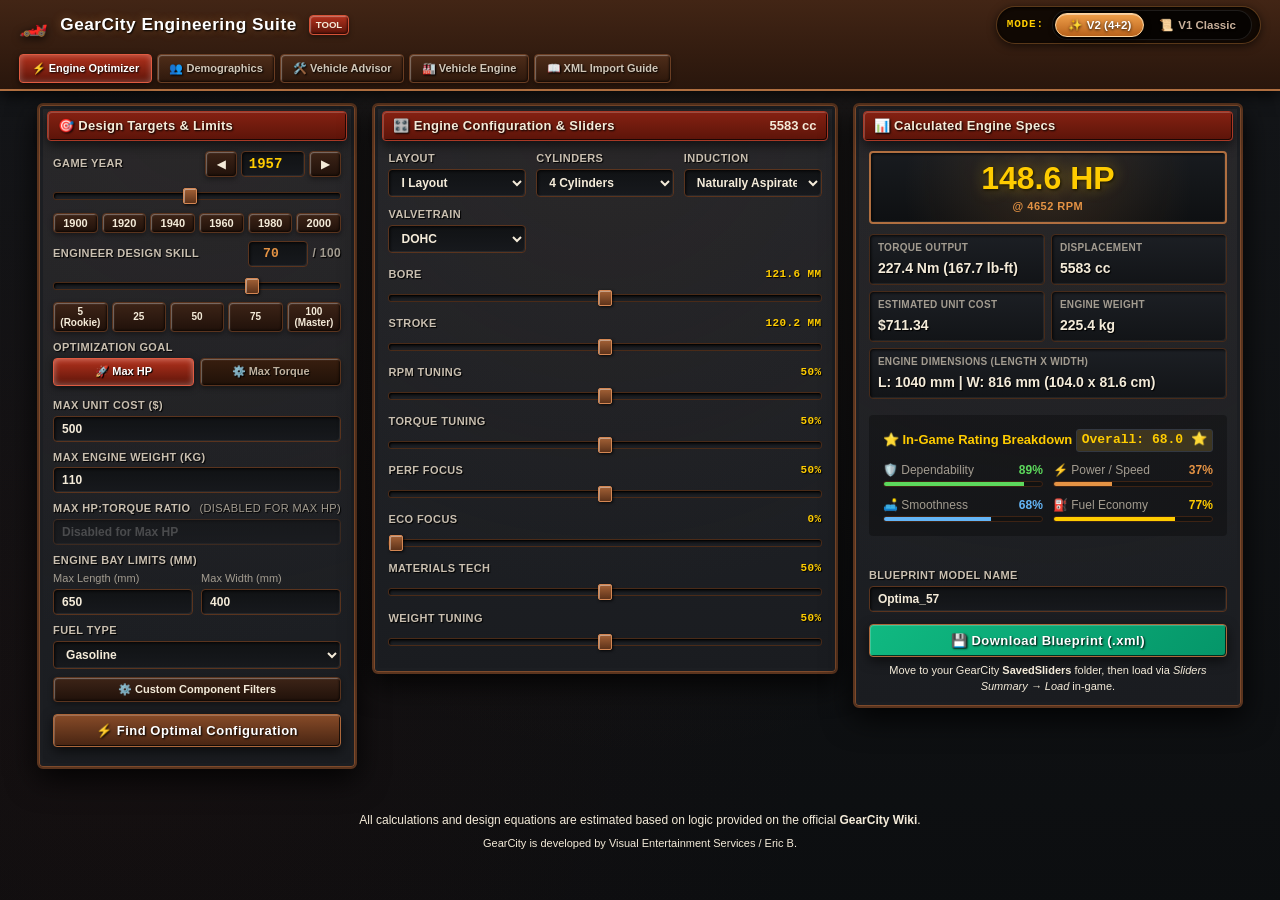
==== web/index.html @ ba9d0591 "Add interactive column sorting and search filter to Vehicle Class Reference table" ====
<!DOCTYPE html>
<html lang="en">
<head>
  <meta charset="UTF-8">
  <meta name="viewport" content="width=device-width, initial-scale=1.0">
  <title>GearCity Tool - Engine Auto-Optimizer, XML Blueprints & Vehicle Guide</title>
  <meta name="description" content="The ultimate web companion for GearCity. Auto-optimize engine specs, generate ready-to-import XML blueprints, and master vehicle ratings from 1900 to 2020.">
  <meta name="keywords" content="GearCity, GearCity calculator, GearCity engine optimizer, GearCity blueprint generator, GearCity XML exporter, GearCity demographics, GearCity guide, GearCity chassis design, GearCity gearbox, automotive simulation game tool">
  <meta name="author" content="poompoowit">
  <link rel="canonical" href="https://poompoowit.github.io/GearCity/">
  <meta name="google-site-verification" content="google72ab6747581cb121" />

  <!-- Open Graph / Facebook -->
  <meta property="og:type" content="website">
  <meta property="og:url" content="https://poompoowit.github.io/GearCity/">
  <meta property="og:site_name" content="GearCity Engineering Suite">
  <meta property="og:title" content="GearCity Tool - Engine Auto-Optimizer & XML Blueprints">
  <meta property="og:description" content="The ultimate web companion for GearCity. Auto-optimize engine specs, generate ready-to-import XML blueprints, and master vehicle ratings from 1900 to 2020.">

  <!-- Twitter Card -->
  <meta name="twitter:card" content="summary_large_image">
  <meta name="twitter:url" content="https://poompoowit.github.io/GearCity/">
  <meta name="twitter:title" content="GearCity Tool - Engine Auto-Optimizer & XML Blueprints">
  <meta name="twitter:description" content="The ultimate web companion for GearCity. Auto-optimize engine specs, generate ready-to-import XML blueprints, and master vehicle ratings from 1900 to 2020.">

  <!-- Schema.org JSON-LD Structured Data for Google Rich Results & Site Name -->
  <script type="application/ld+json">
  [
    {
      "@context": "https://schema.org",
      "@type": "WebSite",
      "name": "GearCity Engineering Suite",
      "alternateName": ["GearCity Tool", "GearCity Optimizer", "GearCity Engine Suite", "GearCity XML Blueprint Generator"],
      "url": "https://poompoowit.github.io/GearCity/"
    },
    {
      "@context": "https://schema.org",
      "@type": "WebApplication",
      "name": "GearCity Engineering Suite",
      "alternateName": "GearCity Tool",
      "url": "https://poompoowit.github.io/GearCity/",
      "description": "The ultimate web companion for GearCity. Auto-optimize engine specs, generate ready-to-import XML blueprints, and master vehicle ratings from 1900 to 2020.",
      "applicationCategory": "GameApplication",
      "operatingSystem": "Web Browser (All Platforms)",
      "offers": {
        "@type": "Offer",
        "price": "0",
        "priceCurrency": "USD"
      },
      "author": {
        "@type": "Person",
        "name": "poompoowit"
      }
    }
  ]
  </script>

  <link rel="preconnect" href="https://fonts.googleapis.com">
  <link rel="stylesheet" href="style.css?v=5.7">
  <style>
    .modal-overlay { display: none !important; }
  </style>

  <!-- Privacy-friendly Web Analytics via GoatCounter -->
  <script data-goatcounter="https://gearcity.goatcounter.com/count"
          data-goatcounter-settings='{"allow_local": true}'
          async src="//gc.zgo.at/count.js"></script>
</head>
<body>

  <!-- Header -->
  <header class="app-header">
    <div class="header-container">
      <div class="brand-group">
        <span class="brand-logo">🏎️</span>
        <div>
          <h1 class="brand-title">GearCity Engineering Suite</h1>
        </div>
        <span class="brand-badge">Tool</span>
      </div>

      <div class="version-toggle-wrapper">
        <span class="version-toggle-label">Mode:</span>
        <div class="version-segmented-control" role="group" aria-label="Concept Framework Version">
          <button type="button" class="btn-version-toggle active" data-version="v2" title="V2: 4+2 Streamlined Concept Framework (+11.9% Buyer Fit, Cost-Tiered)">
            <span>✨</span> V2 (4+2)
          </button>
          <button type="button" class="btn-version-toggle" data-version="v1" title="V1: Legacy 7-9 Concept Spreadsheet System">
            <span>📜</span> V1 Classic
          </button>
        </div>
      </div>

      <nav class="nav-tabs" role="tablist">
        <button class="nav-tab active" data-tab="tab-optimizer">⚡ Engine Optimizer</button>
        <button class="nav-tab" data-tab="tab-demographics">👥 Demographics</button>
        <button class="nav-tab" data-tab="tab-chassis">🛠️ Vehicle Advisor</button>
        <button class="nav-tab" data-tab="tab-vehicle-engine">🏭 Vehicle Engine</button>
        <button class="nav-tab" data-tab="tab-guide">📖 XML Import Guide</button>
      </nav>
    </div>
  </header>

  <!-- Main Content Area -->
  <main class="main-container">

    <!-- ==================== TAB 1: ENGINE OPTIMIZER ==================== -->
    <section id="tab-optimizer" class="tab-content active">
      <div class="optimizer-grid">

        <!-- Column 1: Constraints & Auto-Optimizer Settings -->
        <div class="card">
          <div class="card-header">
            <h2 class="card-title">🎯 Design Targets & Limits</h2>
          </div>

          <div class="form-group">
            <label class="form-label" style="display: flex; justify-content: space-between; align-items: center; margin-bottom: 6px;">
              <span>Game Year</span>
              <div style="display: flex; align-items: center; gap: 4px;">
                <button type="button" id="btn-year-prev" class="btn-secondary" style="margin-top: 0; padding: 2px 8px; font-size: 11px; height: 26px; min-width: 24px;">◀</button>
                <input type="number" id="input-year-num" class="input-text" min="1900" max="2020" value="1957" style="width: 76px; padding: 2px 6px; font-size: 14px; font-weight: 800; text-align: center; height: 26px; color: var(--gc-text-gold); font-family: var(--font-game-mono);">
                <button type="button" id="btn-year-next" class="btn-secondary" style="margin-top: 0; padding: 2px 8px; font-size: 11px; height: 26px; min-width: 24px;">▶</button>
              </div>
            </label>
            <input type="range" id="input-year" class="slider-range" min="1900" max="2020" value="1957" step="1">
            <div style="display: flex; justify-content: space-between; gap: 4px; margin-top: 6px;">
              <button type="button" class="btn-year-preset btn-secondary" data-year="1900" style="margin-top: 0; padding: 3px 6px; font-size: 11px; flex: 1;">1900</button>
              <button type="button" class="btn-year-preset btn-secondary" data-year="1920" style="margin-top: 0; padding: 3px 6px; font-size: 11px; flex: 1;">1920</button>
              <button type="button" class="btn-year-preset btn-secondary" data-year="1940" style="margin-top: 0; padding: 3px 6px; font-size: 11px; flex: 1;">1940</button>
              <button type="button" class="btn-year-preset btn-secondary" data-year="1960" style="margin-top: 0; padding: 3px 6px; font-size: 11px; flex: 1;">1960</button>
              <button type="button" class="btn-year-preset btn-secondary" data-year="1980" style="margin-top: 0; padding: 3px 6px; font-size: 11px; flex: 1;">1980</button>
              <button type="button" class="btn-year-preset btn-secondary" data-year="2000" style="margin-top: 0; padding: 3px 6px; font-size: 11px; flex: 1;">2000</button>
            </div>
          </div>

          <div class="form-group">
            <label class="form-label" style="display: flex; justify-content: space-between; align-items: center; margin-bottom: 6px;">
              <span>Engineer Design Skill</span>
              <div style="display: flex; align-items: center; gap: 4px;">
                <input type="number" id="input-design-skill-num" class="input-text" min="0" max="100" value="70" style="width: 60px; padding: 2px 6px; font-size: 13px; font-weight: 800; text-align: center; height: 26px; color: var(--gc-text-amber); font-family: var(--font-game-mono);">
                <span style="font-size: 12px; color: var(--gc-text-muted);">/ 100</span>
              </div>
            </label>
            <input type="range" id="slider-design-skill" class="slider-range" min="0" max="100" value="70" step="1">
            <div style="display: flex; justify-content: space-between; gap: 4px; margin-top: 6px;">
              <button type="button" class="btn-skill-preset btn-secondary" data-skill="5" style="margin-top: 0; padding: 3px 4px; font-size: 10px; flex: 1;">5 (Rookie)</button>
              <button type="button" class="btn-skill-preset btn-secondary" data-skill="25" style="margin-top: 0; padding: 3px 4px; font-size: 10px; flex: 1;">25</button>
              <button type="button" class="btn-skill-preset btn-secondary" data-skill="50" style="margin-top: 0; padding: 3px 4px; font-size: 10px; flex: 1;">50</button>
              <button type="button" class="btn-skill-preset btn-secondary" data-skill="75" style="margin-top: 0; padding: 3px 4px; font-size: 10px; flex: 1;">75</button>
              <button type="button" class="btn-skill-preset btn-secondary" data-skill="100" style="margin-top: 0; padding: 3px 4px; font-size: 10px; flex: 1;">100 (Master)</button>
            </div>
          </div>

          <div class="form-group">
            <label class="form-label">Optimization Goal</label>
            <div class="goal-selector">
              <div class="goal-option active" data-focus="HP">🚀 Max HP</div>
              <div class="goal-option" data-focus="Torque">⚙️ Max Torque</div>
            </div>
          </div>

          <div class="form-group">
            <label class="form-label">Max Unit Cost ($)</label>
            <input type="number" id="input-max-cost" class="input-text" placeholder="e.g. 500" value="500">
          </div>

          <div class="form-group">
            <label class="form-label">Max Engine Weight (kg)</label>
            <input type="number" id="input-max-weight" class="input-text" placeholder="e.g. 110" value="110">
          </div>

          <div class="form-group" id="form-group-opt-max-ratio">
            <label class="form-label" style="display: flex; justify-content: space-between; align-items: center;">
              <span>Max HP:Torque Ratio</span>
              <span id="hint-opt-max-ratio" style="font-size: 11px; color: var(--gc-text-muted); font-weight: normal;">(Disabled for Max HP)</span>
            </label>
            <input type="number" step="0.1" id="input-opt-max-ratio" class="input-text" placeholder="Disabled for Max HP" disabled style="opacity: 0.6;">
          </div>

          <div class="form-group">
            <label class="form-label">Engine Bay Limits (mm)</label>
            <div style="display: flex; gap: 8px;">
              <div style="flex: 1;">
                <label style="font-size: 11px; color: var(--gc-text-muted); display: block; margin-bottom: 2px;">Max Length (mm)</label>
                <input type="number" id="input-max-len" class="input-text" placeholder="e.g. 650" value="650">
              </div>
              <div style="flex: 1;">
                <label style="font-size: 11px; color: var(--gc-text-muted); display: block; margin-bottom: 2px;">Max Width (mm)</label>
                <input type="number" id="input-max-wid" class="input-text" placeholder="e.g. 400" value="400">
              </div>
            </div>
          </div>

          <div class="form-group">
            <label class="form-label">Fuel Type</label>
            <select id="select-opt-fuel" class="select-dropdown">
              <option value="Gasoline" selected>Gasoline</option>
              <option value="Diesel">Diesel</option>
              <option value="Natural Gas">Natural Gas</option>
              <option value="Autogas">Autogas</option>
              <option value="E85">E85</option>
            </select>
          </div>

          <button type="button" id="btn-open-filter-modal" class="btn-secondary" style="margin-bottom: 12px; margin-top: 0;">
            <span>⚙️ Custom Component Filters</span>
          </button>

          <button id="btn-auto-optimize" class="btn-primary">
            <span>⚡ Find Optimal Configuration</span>
          </button>
          <div id="optimizer-status" style="font-size: 12px; color: var(--text-muted); text-align: center; margin-top: 8px;"></div>
        </div>

        <!-- Column 2: Components & Live Sliders -->
        <div class="card">
          <div class="card-header">
            <h2 class="card-title">🎛️ Engine Configuration & Sliders</h2>
            <span id="badge-disp-live" style="font-size: 13px; font-weight: 600; color: var(--accent-cyan);">-- cc</span>
          </div>

          <!-- Discrete Component Selectors -->
          <div style="display: grid; grid-template-columns: repeat(auto-fit, minmax(130px, 1fr)); gap: clamp(6px, 1vw, 10px); margin-bottom: clamp(10px, 1.5vh, 16px);">
            <div class="form-group" style="margin-bottom: 0;">
              <label class="form-label">Layout</label>
              <select id="select-layout" class="select-dropdown"></select>
            </div>
            <div class="form-group" style="margin-bottom: 0;">
              <label class="form-label">Cylinders</label>
              <select id="select-cylinders" class="select-dropdown"></select>
            </div>
            <div class="form-group" style="margin-bottom: 0;">
              <label class="form-label">Induction</label>
              <select id="select-induction" class="select-dropdown"></select>
            </div>
            <div class="form-group" style="margin-bottom: 0;">
              <label class="form-label">Valvetrain</label>
              <select id="select-valvetrain" class="select-dropdown"></select>
            </div>
          </div>

          <!-- Live Reactive Sliders -->
          <div class="sliders-container">
            <div class="form-group">
              <label class="form-label">
                <span>Bore</span>
                <span id="val-bore" class="form-val-badge">50.0 mm</span>
              </label>
              <input type="range" id="slider-bore" class="slider-range" min="0" max="1000" value="500">
            </div>

            <div class="form-group">
              <label class="form-label">
                <span>Stroke</span>
                <span id="val-stroke" class="form-val-badge">50.0 mm</span>
              </label>
              <input type="range" id="slider-stroke" class="slider-range" min="0" max="1000" value="500">
            </div>

            <div class="form-group">
              <label class="form-label">
                <span>RPM Tuning</span>
                <span id="val-rpm" class="form-val-badge">50%</span>
              </label>
              <input type="range" id="slider-rpm" class="slider-range" min="0" max="100" value="50">
            </div>

            <div class="form-group">
              <label class="form-label">
                <span>Torque Tuning</span>
                <span id="val-torq" class="form-val-badge">50%</span>
              </label>
              <input type="range" id="slider-torq" class="slider-range" min="0" max="100" value="50">
            </div>

            <div class="form-group">
              <label class="form-label">
                <span>Perf Focus</span>
                <span id="val-perf-focus" class="form-val-badge">50%</span>
              </label>
              <input type="range" id="slider-perf-focus" class="slider-range" min="0" max="100" value="50">
            </div>

            <div class="form-group">
              <label class="form-label">
                <span>Eco Focus</span>
                <span id="val-eco-focus" class="form-val-badge">0%</span>
              </label>
              <input type="range" id="slider-eco-focus" class="slider-range" min="0" max="100" value="0">
            </div>

            <div class="form-group">
              <label class="form-label">
                <span>Materials Tech</span>
                <span id="val-materials" class="form-val-badge">50%</span>
              </label>
              <input type="range" id="slider-materials" class="slider-range" min="0" max="100" value="50">
            </div>

            <div class="form-group">
              <label class="form-label">
                <span>Weight Tuning</span>
                <span id="val-weight" class="form-val-badge">50%</span>
              </label>
              <input type="range" id="slider-weight" class="slider-range" min="0" max="100" value="50">
            </div>
          </div>
        </div>

        <!-- Column 3: Engine Specs Output & XML Export -->
        <div class="card metrics-card">
          <div class="card-header">
            <h2 class="card-title">📊 Calculated Engine Specs</h2>
          </div>

          <!-- Hero Metric -->
          <div class="metric-hero">
            <div id="stat-hero-hp" class="metric-hero-val">0.0 HP</div>
            <div id="stat-hero-sub" class="metric-hero-sub">@ 0 RPM</div>
          </div>

          <!-- Grid of Key Stats -->
          <div class="metric-grid">
            <div class="metric-item">
              <div class="metric-item-label">Torque Output</div>
              <div id="stat-torque" class="metric-item-val">0.0 Nm</div>
            </div>
            <div class="metric-item">
              <div class="metric-item-label">Displacement</div>
              <div id="stat-disp" class="metric-item-val">0 cc</div>
            </div>
            <div class="metric-item">
              <div class="metric-item-label">Estimated Unit Cost</div>
              <div id="stat-cost" class="metric-item-val" style="color: var(--accent-amber);">$0.00</div>
            </div>
            <div class="metric-item">
              <div class="metric-item-label">Engine Weight</div>
              <div id="stat-weight" class="metric-item-val">0.0 kg</div>
            </div>
            <div class="metric-item" style="grid-column: span 2;">
              <div class="metric-item-label">Engine Dimensions (Length x Width)</div>
              <div id="stat-dim" class="metric-item-val">0 x 0 mm</div>
            </div>
          </div>

          <!-- In-Game Quality & Rating Breakdown -->
          <div style="margin-top: 16px; margin-bottom: 16px; padding: 14px; background: rgba(0,0,0,0.3); border: 1px solid var(--gc-border-brown); border-radius: 4px;">
            <div style="display: flex; justify-content: space-between; align-items: center; margin-bottom: 10px;">
              <span style="font-size: 13px; font-weight: 700; color: var(--gc-text-gold);">⭐ In-Game Rating Breakdown</span>
              <span id="rating-overall-badge" class="filter-year-tag" style="background: rgba(212, 175, 55, 0.2); color: var(--gc-text-gold); font-size: 13px; font-weight: 800;">Overall: 0.0</span>
            </div>

            <div style="display: grid; grid-template-columns: 1fr 1fr; gap: 10px; font-size: 12px;">
              <div>
                <div style="display: flex; justify-content: space-between; margin-bottom: 2px;">
                  <span style="color: var(--gc-text-muted);">🛡️ Dependability</span>
                  <span id="val-rating-dep" style="color: var(--gc-text-green); font-weight: 700;">0%</span>
                </div>
                <div style="background: #111; height: 6px; border-radius: 3px; overflow: hidden; border: 1px solid #3d2314;">
                  <div id="bar-rating-dep" style="background: var(--gc-text-green); height: 100%; width: 0%; transition: width 0.2s ease;"></div>
                </div>
              </div>

              <div>
                <div style="display: flex; justify-content: space-between; margin-bottom: 2px;">
                  <span style="color: var(--gc-text-muted);">⚡ Power / Speed</span>
                  <span id="val-rating-power" style="color: var(--gc-text-amber); font-weight: 700;">0%</span>
                </div>
                <div style="background: #111; height: 6px; border-radius: 3px; overflow: hidden; border: 1px solid #3d2314;">
                  <div id="bar-rating-power" style="background: var(--gc-text-amber); height: 100%; width: 0%; transition: width 0.2s ease;"></div>
                </div>
              </div>

              <div>
                <div style="display: flex; justify-content: space-between; margin-bottom: 2px;">
                  <span style="color: var(--gc-text-muted);">🛋️ Smoothness</span>
                  <span id="val-rating-smooth" style="color: #64b5f6; font-weight: 700;">0%</span>
                </div>
                <div style="background: #111; height: 6px; border-radius: 3px; overflow: hidden; border: 1px solid #3d2314;">
                  <div id="bar-rating-smooth" style="background: #64b5f6; height: 100%; width: 0%; transition: width 0.2s ease;"></div>
                </div>
              </div>

              <div>
                <div style="display: flex; justify-content: space-between; margin-bottom: 2px;">
                  <span style="color: var(--gc-text-muted);">⛽ Fuel Economy</span>
                  <span id="val-rating-eco" style="color: var(--gc-text-gold); font-weight: 700;">0%</span>
                </div>
                <div style="background: #111; height: 6px; border-radius: 3px; overflow: hidden; border: 1px solid #3d2314;">
                  <div id="bar-rating-eco" style="background: var(--gc-text-gold); height: 100%; width: 0%; transition: width 0.2s ease;"></div>
                </div>
              </div>
            </div>
          </div>

          <!-- Direct In-Game Blueprint Export -->
          <div style="border-top: 1px solid var(--border-subtle); padding-top: 16px;">
            <div class="form-group" style="margin-bottom: 12px;">
              <label class="form-label">Blueprint Model Name</label>
              <input type="text" id="input-model-name" class="input-text" value="Optima_57">
            </div>
            <button id="btn-download-xml" class="btn-primary" style="background: linear-gradient(135deg, #10b981 0%, #059669 100%);">
              <span>💾 Download Blueprint (.xml)</span>
            </button>
            <div style="font-size: 11px; color: var(--text-muted); text-align: center; margin-top: 6px; line-height: 1.4;">
              Move to your GearCity <strong>SavedSliders</strong> folder, then load via <em>Sliders Summary &rarr; Load</em> in-game.
            </div>
          </div>
        </div>

      </div>
    </section>

    <!-- ==================== TAB 2: DEMOGRAPHICS ==================== -->
    <section id="tab-demographics" class="tab-content">
      <div class="card" style="margin-bottom: 24px;">
        <div class="card-header">
          <h2 class="card-title">👥 Vehicle Target Demographic Analyzer</h2>
        </div>

        <div style="max-width: 400px; margin-bottom: 20px;">
          <label class="form-label">Select Vehicle Body Type</label>
          <select id="select-demo-vehicle" class="select-dropdown"></select>
        </div>

        <div id="demo-highlight-box" style="display: grid; grid-template-columns: repeat(auto-fit, minmax(240px, 1fr)); gap: 16px; margin-bottom: 20px;">
          <!-- Injected via JS -->
        </div>

        <h3 style="font-size: 15px; font-weight: 700; margin: 24px 0 12px; color: var(--text-secondary);">
          All 30 Vehicle Classes - Optimal Buyer Matrix
        </h3>
        <div style="overflow-x: auto;">
          <table class="data-table">
            <thead>
              <tr>
                <th>Vehicle Class</th>
                <th style="color: var(--gc-text-amber);">Target Wealth</th>
                <th>Target Gender</th>
                <th>Target Age Bracket</th>
                <th style="color: var(--gc-text-gold);">Rec. Testing %</th>
                <th>Active Modifiers</th>
              </tr>
            </thead>
            <tbody id="table-demographics-body"></tbody>
          </table>
        </div>
      </div>
    </section>

    <!-- ==================== TAB 3: VEHICLE CLASS ADVISOR ==================== -->
    <section id="tab-chassis" class="tab-content">

      <!-- Vehicle Class Reference Table -->
      <div class="card">
        <div class="card-header" style="display: flex; justify-content: space-between; align-items: center; flex-wrap: wrap; gap: 12px;">
          <h2 class="card-title">🚗 Vehicle Class Reference</h2>
          <div style="display: flex; gap: 8px; align-items: center; flex-wrap: wrap;">
            <input type="text" id="input-vehicle-table-filter" placeholder="🔍 Filter table (e.g. Balance, Sport, Lux)..." style="padding: 6px 12px; font-size: 12px; background: rgba(0,0,0,0.4); border: 1px solid #444; border-radius: 4px; color: #fff; width: 230px;">
            <button type="button" id="btn-reset-vehicle-table" class="btn-secondary" style="padding: 6px 12px; font-size: 11px; height: 32px;" title="Reset sort and filter">↺ Reset</button>
          </div>
        </div>
        <p style="font-size: 13px; color: var(--gc-text-muted); margin-bottom: 16px; line-height: 1.5;">
          All 30 vehicle types from GearCity with their recommended Chassis, Engine, and Gearbox design concepts. Click any column header to sort (e.g. sort by <strong>Engine</strong> to group all <em>Balance</em> engines), or click any row to inspect design recommendations below.
        </p>

        <div class="table-container" style="max-height: 460px; overflow-y: auto;">
          <table class="data-table" id="table-vehicle-classes">
            <thead style="position: sticky; top: 0; z-index: 2;">
              <tr>
                <th class="sortable" data-sort="carType" title="Click to sort by Car Type">Car Type <span class="sort-icon">⇅</span></th>
                <th class="sortable" data-sort="chassis" title="Click to sort by Chassis concept">Chassis <span class="sort-icon">⇅</span></th>
                <th class="sortable" data-sort="engineType" title="Click to sort by Engine concept">Engine <span class="sort-icon">⇅</span></th>
                <th class="sortable" data-sort="gear" title="Click to sort by Gearbox concept">Gearbox <span class="sort-icon">⇅</span></th>
                <th class="sortable" data-sort="milFleet" style="text-align: center;" title="Click to sort by Military Fleet eligibility">Mil. <span class="sort-icon">⇅</span></th>
                <th class="sortable" data-sort="civFleet" style="text-align: center;" title="Click to sort by Civilian Fleet eligibility">Civ. <span class="sort-icon">⇅</span></th>
                <th class="sortable" data-sort="lowFunding" style="text-align: center;" title="Click to sort by Budget suitability">Low $ <span class="sort-icon">⇅</span></th>
                <th class="sortable" data-sort="highFunding" style="text-align: center;" title="Click to sort by Premium suitability">High $ <span class="sort-icon">⇅</span></th>
                <th class="sortable" data-sort="bodyFocus" title="Click to sort by Body Focus">Body Focus <span class="sort-icon">⇅</span></th>
                <th class="sortable" data-sort="wealth" title="Click to sort by Wealth Tier">Wealth <span class="sort-icon">⇅</span></th>
              </tr>
            </thead>
            <tbody id="table-vehicle-classes-body">
              <!-- Injected via JS -->
            </tbody>
          </table>
        </div>
      </div>

      <!-- Vehicle Detail Panel -->
      <div class="card" style="margin-top: 24px;">
        <div class="card-header">
          <h2 class="card-title">📋 Vehicle Design Detail</h2>
        </div>

        <div style="display: grid; grid-template-columns: repeat(auto-fit, minmax(280px, 1fr)); gap: 20px; margin-bottom: 24px; align-items: start;">
          <div class="form-group" style="margin-bottom: 0;">
            <label class="form-label">Vehicle Type</label>
            <select id="select-vehicle-advisor" class="select-dropdown"></select>
          </div>
          <div class="form-group" style="margin-bottom: 0;">
            <label class="form-label" style="display: flex; justify-content: space-between; align-items: center; margin-bottom: 6px;">
              <span>Game Year</span>
              <div style="display: flex; align-items: center; gap: 4px;">
                <button type="button" id="btn-advisor-year-prev" class="btn-secondary" style="margin-top: 0; padding: 2px 8px; font-size: 11px; height: 26px; min-width: 24px;">◀</button>
                <input type="number" id="input-advisor-year-num" class="input-text" min="1900" max="2020" value="1960" style="width: 76px; padding: 2px 6px; font-size: 14px; font-weight: 800; text-align: center; height: 26px; color: var(--gc-text-gold); font-family: var(--font-game-mono);">
                <button type="button" id="btn-advisor-year-next" class="btn-secondary" style="margin-top: 0; padding: 2px 8px; font-size: 11px; height: 26px; min-width: 24px;">▶</button>
              </div>
            </label>
            <input type="range" id="input-advisor-year" class="slider-range" min="1900" max="2020" value="1960" step="1">
          </div>
        </div>

        <!-- Vehicle Summary -->
        <div id="vehicle-summary-card" style="background: rgba(0,0,0,0.3); border: 1px solid var(--gc-border-brown); border-radius: 4px; padding: 14px; margin-bottom: 16px;">
          <!-- Injected via JS -->
        </div>

        <!-- Design Cards Grid -->
        <div id="vehicle-design-cards" style="display: grid; grid-template-columns: repeat(auto-fit, minmax(300px, 1fr)); gap: 16px;">
          <!-- Injected via JS: Chassis, Engine, Gearbox cards -->
        </div>
      </div>

      <!-- Vehicle Assembly & Synergy Evaluation Panel -->
      <div class="card" id="vehicle-assembly-card" style="margin-top: 24px;">
        <div class="card-header" style="display: flex; justify-content: space-between; align-items: center; flex-wrap: wrap; gap: 10px;">
          <h2 class="card-title" style="margin-bottom: 0;">🏎️ Complete Vehicle Assembly & Synergy Evaluation</h2>
          <span id="assembly-fit-badge" class="badge" style="background: rgba(76,175,80,0.2); color: #81c784; border: 1px solid rgba(76,175,80,0.4); padding: 4px 10px; border-radius: 4px; font-weight: 800; font-size: 13px;">
            Target Buyer Fit: --%
          </span>
        </div>
        <p style="font-size: 13px; color: var(--gc-text-muted); margin-bottom: 16px; line-height: 1.5;">
          Live synthesis of combined Chassis, Engine, and Gearbox ratings into finished vehicle performance and % alignment with market buyer demand.
        </p>

        <!-- Component Architecture Selectors -->
        <div style="background: rgba(0,0,0,0.25); border: 1px solid var(--gc-border-brown); border-radius: 4px; padding: 12px 16px; margin-bottom: 18px;">
          <div style="font-size: 11px; font-weight: 700; color: var(--gc-text-gold); text-transform: uppercase; margin-bottom: 8px; letter-spacing: 0.5px;">
            📦 Assembled Component Architecture (Concept Overrides)
          </div>
          <div style="display: grid; grid-template-columns: repeat(auto-fit, minmax(200px, 1fr)); gap: 12px;">
            <div class="form-group" style="margin-bottom: 0;">
              <label class="form-label" style="font-size: 11px;">🏗️ Chassis Concept</label>
              <select id="select-assembly-chassis" class="select-dropdown" style="padding: 6px 10px; font-size: 12px;"></select>
            </div>
            <div class="form-group" style="margin-bottom: 0;">
              <label class="form-label" style="font-size: 11px;">🔥 Engine Concept</label>
              <select id="select-assembly-engine" class="select-dropdown" style="padding: 6px 10px; font-size: 12px;"></select>
            </div>
            <div class="form-group" style="margin-bottom: 0;">
              <label class="form-label" style="font-size: 11px;">⚙️ Gearbox Concept</label>
              <select id="select-assembly-gearbox" class="select-dropdown" style="padding: 6px 10px; font-size: 12px;"></select>
            </div>
          </div>
        </div>

        <!-- 9 Finished Vehicle Rating Bars Dashboard -->
        <div id="assembly-ratings-dashboard" style="display: grid; grid-template-columns: repeat(auto-fit, minmax(260px, 1fr)); gap: 12px; margin-bottom: 18px;">
          <!-- Injected via JS: 9 rating cards with progress bars and synergy hints -->
        </div>

        <!-- Synergy Breakdown Details Toggle -->
        <details style="background: rgba(0,0,0,0.2); border: 1px dashed var(--gc-border-brown); border-radius: 4px; padding: 10px 14px; font-size: 12px;">
          <summary style="font-weight: 700; color: var(--gc-text-amber); cursor: pointer; user-select: none;">
            ℹ️ View Component Influence & Synergy Calculation Weights
          </summary>
          <div style="margin-top: 10px; display: grid; grid-template-columns: repeat(auto-fit, minmax(220px, 1fr)); gap: 10px; color: var(--gc-text-muted); font-size: 11px; line-height: 1.6;">
            <div><strong style="color: var(--gc-text-ivory);">Safety:</strong> 70% Chassis Strength + 30% Chassis Durability</div>
            <div><strong style="color: var(--gc-text-ivory);">Drivability:</strong> 35% Chassis Comfort + 35% Engine Smoothness + 30% Gearbox Comfort</div>
            <div><strong style="color: var(--gc-text-ivory);">Luxury:</strong> 30% Chassis Comfort + 50% Engine Smoothness + 20% Gearbox Comfort</div>
            <div><strong style="color: var(--gc-text-ivory);">Performance:</strong> 30% Chassis Perf + 35% Engine HP + 20% Engine Torque + 15% Gearbox Perf</div>
            <div><strong style="color: var(--gc-text-ivory);">Power:</strong> 40% Engine Torque + 35% Engine HP + 25% Gearbox Power</div>
            <div><strong style="color: var(--gc-text-ivory);">Fuel Economy:</strong> 45% Engine Fuel + 45% Gearbox Fuel + 10% Weight Factor</div>
            <div><strong style="color: var(--gc-text-ivory);">Cargo Space:</strong> 55% Chassis Strength + 45% Chassis Durability</div>
            <div><strong style="color: var(--gc-text-ivory);">Dependability:</strong> 30% Chassis Durability + 35% Engine Dependability + 35% Gearbox Reliability</div>
            <div><strong style="color: var(--gc-text-ivory);">Overall Quality:</strong> Equal composite average of Chassis, Engine, and Gearbox overalls</div>
          </div>
        </details>
      </div>

      <!-- Vehicle Design Sliders & XML Blueprint Panel -->
      <div class="card" id="vehicle-sliders-card" style="margin-top: 24px;">
        <div class="card-header" style="display: flex; justify-content: space-between; align-items: center; flex-wrap: wrap; gap: 10px;">
          <h2 class="card-title" style="margin-bottom: 0;">🚗 Vehicle Design Sliders &amp; XML Blueprint</h2>
          <div style="display: flex; gap: 8px; flex-wrap: wrap;">
            <button type="button" id="btn-copy-vehicle-sliders" class="btn-secondary" style="padding: 6px 12px; font-size: 12px; font-weight: 700; height: 34px;">
              📋 Copy Sliders
            </button>
            <button type="button" id="btn-download-vehicle-xml" class="btn-primary" style="padding: 6px 14px; font-size: 12px; font-weight: 700; height: 34px;">
              📥 Download Car XML
            </button>
          </div>
        </div>
        <p style="font-size: 13px; color: var(--gc-text-muted); margin-bottom: 16px; line-height: 1.5;">
          Goal-weighted slider configuration automatically calibrated to <strong id="lbl-vehicle-slider-target" style="color: var(--gc-text-gold);">Sedan</strong> market importance ratings and demographic targets. Load directly into GearCity's Vehicle Designer via <em>Summary &rarr; Load</em>.
        </p>

        <div id="vehicle-sliders-content" style="display: grid; grid-template-columns: repeat(auto-fit, minmax(240px, 1fr)); gap: 14px;">
          <!-- Injected dynamically via JS -->
        </div>

        <!-- Import Path Helper -->
        <div style="margin-top: 14px; padding: 12px; background: rgba(0,0,0,0.3); border: 1px solid var(--gc-border-brown); border-radius: 4px; font-size: 11px; color: var(--gc-text-muted); line-height: 1.6;">
          <div style="font-weight: 700; color: var(--gc-text-ivory); margin-bottom: 4px;">📂 How to Use in GearCity:</div>
          <div>1. Place downloaded <code style="color: #fff; background: rgba(0,0,0,0.4); padding: 1px 4px; border-radius: 2px;">.xml</code> in your game's <strong style="color: #fff;">SavedSliders</strong> folder:</div>
          <div style="margin-left: 8px; font-family: var(--font-game-mono); font-size: 10.5px; color: var(--gc-text-amber);">
            &bull; Windows: Steam/steamapps/common/GearCity/GearCity/SavedSliders/<br>
            &bull; Mac: ~/Library/Application Support/GearCity/SavedSliders/<br>
            &bull; Linux: ~/.local/share/GearCity/SavedSliders/
          </div>
          <div style="margin-top: 4px;">2. In GearCity's Vehicle Designer, click <strong style="color: #fff;">Summary</strong> (or Slider Summary) &rarr; <strong style="color: #fff;">Load</strong>, and pick the file!</div>
        </div>
      </div>

      <!-- Design Concepts Reference Tables (Chassis, Engine, Gearbox) -->
      <div class="card" style="margin-top: 24px;">
        <div class="card-header">
          <h2 class="card-title">📚 Design Concepts Reference Directory</h2>
        </div>
        <p style="font-size: 13px; color: var(--gc-text-muted); margin-bottom: 14px; line-height: 1.5;">
          Complete canonical data specifications from GearCity game reference sheets across all chassis, engine, and gearbox design types.
        </p>

        <!-- Directory Tab Switcher -->
        <div style="display: flex; gap: 10px; margin-bottom: 16px; flex-wrap: wrap;">
          <button type="button" class="btn-secondary active" id="btn-ref-tab-gearbox" style="flex: 1; min-width: 160px; height: 38px; font-size: 13px;">⚙️ Gearbox Concepts</button>
          <button type="button" class="btn-secondary" id="btn-ref-tab-chassis" style="flex: 1; min-width: 160px; height: 38px; font-size: 13px;">🏗️ Chassis Concepts</button>
          <button type="button" class="btn-secondary" id="btn-ref-tab-engine" style="flex: 1; min-width: 160px; height: 38px; font-size: 13px;">🔥 Engine Concepts</button>
        </div>

        <!-- Gearbox Reference Table -->
        <div id="ref-panel-gearbox" class="table-container" style="max-height: 480px; overflow-y: auto;">
          <table class="data-table">
            <thead style="position: sticky; top: 0; z-index: 2;">
              <tr>
                <th>Gearbox Concept</th>
                <th>Description</th>
                <th style="color: var(--gc-text-gold);">Max T from Engine</th>
                <th>Comfort Rating</th>
                <th>Performance Rating</th>
                <th>Reliability Rating</th>
                <th>Power Rating</th>
                <th>Design Sliders</th>
                <th>Tech Sliders</th>
                <th>Gearbox Types</th>
                <th>Notes / Est. Cost</th>
                <th>Download</th>
              </tr>
            </thead>
            <tbody id="table-ref-gearbox-body"></tbody>
          </table>
        </div>

        <!-- Chassis Reference Table -->
        <div id="ref-panel-chassis" class="table-container" style="display: none; max-height: 480px; overflow-y: auto;">
          <table class="data-table">
            <thead style="position: sticky; top: 0; z-index: 2;">
              <tr>
                <th>Chassis Type</th>
                <th style="color: var(--gc-text-amber);">Max Engine Compatibility</th>
                <th style="color: #81c784;">Decade Weight Targets (1900–2020)</th>
                <th>Performance Rating</th>
                <th>Strength Rating</th>
                <th>Comfort Rating</th>
                <th>Durability Rating</th>
                <th>Design Sliders</th>
                <th>Tech Sliders</th>
                <th>Frame Options</th>
                <th>Drivetrain</th>
                <th>Suspension</th>
                <th>Notes</th>
                <th>Download</th>
              </tr>
            </thead>
            <tbody id="table-ref-chassis-body"></tbody>
          </table>
        </div>

        <!-- Engine Reference Table -->
        <div id="ref-panel-engine" class="table-container" style="display: none; max-height: 480px; overflow-y: auto;">
          <table class="data-table">
            <thead style="position: sticky; top: 0; z-index: 2;">
              <tr>
                <th>Engine Design</th>
                <th>Concept</th>
                <th>Goal</th>
                <th>Max Weight</th>
                <th>HP:Torque Ratio</th>
                <th>Priority Need</th>
                <th>Design Sliders (Dep/Fuel/Comp/Tech/Techq)</th>
                <th>Cost Targets (1932 / 1944 / 1954)</th>
                <th>Download</th>
              </tr>
            </thead>
            <tbody id="table-ref-engine-body"></tbody>
          </table>
        </div>
      </div>
    </section>

    <!-- ==================== TAB 5: VEHICLE ENGINE OPTIMIZER ==================== -->
    <section id="tab-vehicle-engine" class="tab-content">
      <div class="card">
        <div class="card-header">
          <h2 class="card-title">🏭 Vehicle-Guided Engine Optimizer</h2>
        </div>
        <p style="font-size: 13px; color: var(--gc-text-muted); margin-bottom: 20px; line-height: 1.5;">
          Select a vehicle type and game year to automatically load recommended engine targets and design sliders for this vehicle class. You can customize any value before optimizing.
        </p>

        <!-- Top Selection Bar -->
        <div style="display: grid; grid-template-columns: repeat(auto-fit, minmax(200px, 1fr)); gap: 16px; margin-bottom: 20px;">
          <div class="form-group" style="margin-bottom: 0;">
            <label class="form-label">Vehicle Type</label>
            <select id="select-vopt-vehicle" class="select-dropdown"></select>
          </div>
          <div class="form-group" style="margin-bottom: 0;">
            <label class="form-label">Engine Concept</label>
            <select id="select-vopt-concept" class="select-dropdown"></select>
          </div>
          <div class="form-group" style="margin-bottom: 0;">
            <label class="form-label" style="display: flex; justify-content: space-between; align-items: center; margin-bottom: 6px;">
              <span>Game Year</span>
              <div style="display: flex; align-items: center; gap: 4px;">
                <button type="button" id="btn-vopt-year-prev" class="btn-secondary" style="margin-top: 0; padding: 2px 8px; font-size: 11px; height: 26px; min-width: 24px;">◀</button>
                <input type="number" id="input-vopt-year-num" class="input-text" min="1900" max="2020" value="1960" style="width: 76px; padding: 2px 6px; font-size: 14px; font-weight: 800; text-align: center; height: 26px; color: var(--gc-text-gold); font-family: var(--font-game-mono);">
                <button type="button" id="btn-vopt-year-next" class="btn-secondary" style="margin-top: 0; padding: 2px 8px; font-size: 11px; height: 26px; min-width: 24px;">▶</button>
              </div>
            </label>
            <input type="range" id="input-vopt-year" class="slider-range" min="1900" max="2020" value="1960" step="1">
          </div>
          <div class="form-group" style="margin-bottom: 0;">
            <label class="form-label" style="display: flex; justify-content: space-between; align-items: center; margin-bottom: 6px;">
              <span>Engineer Design Skill</span>
              <div style="display: flex; align-items: center; gap: 4px;">
                <input type="number" id="input-vopt-skill-num" class="input-text" min="0" max="100" value="70" style="width: 56px; padding: 2px 6px; font-size: 13px; font-weight: 800; text-align: center; height: 26px; color: var(--gc-text-amber); font-family: var(--font-game-mono);">
                <span style="font-size: 12px; color: var(--gc-text-muted);">/ 100</span>
              </div>
            </label>
            <input type="range" id="slider-vopt-skill" class="slider-range" min="0" max="100" value="70" step="1">
          </div>
        </div>

        <!-- Customizable Target Constraints Grid -->
        <div style="background: rgba(0,0,0,0.25); border: 1px solid var(--gc-border-brown); border-radius: 6px; padding: 16px; margin-bottom: 20px;">
          <div style="display: flex; justify-content: space-between; align-items: center; margin-bottom: 12px; border-bottom: 1px solid #3d2314; padding-bottom: 8px; flex-wrap: wrap; gap: 8px;">
            <div style="font-weight: 800; color: var(--gc-text-gold); font-size: 14px;">🎯 Optimization Constraints & Targets (Class Recommendations)</div>
            <button type="button" id="btn-vopt-reset-defaults" class="btn-secondary" style="margin-top: 0; padding: 3px 10px; font-size: 11px;">🔄 Reset to Recommended Defaults</button>
          </div>

          <div style="display: grid; grid-template-columns: repeat(auto-fit, minmax(180px, 1fr)); gap: 14px;">
            <div class="form-group" style="margin-bottom: 0;">
              <label class="form-label">Max Unit Cost ($)</label>
              <input type="number" id="input-vopt-max-cost" class="input-text" placeholder="e.g. 400">
            </div>
            <div class="form-group" style="margin-bottom: 0;">
              <label class="form-label">Max Engine Weight (kg)</label>
              <input type="number" id="input-vopt-max-weight" class="input-text" placeholder="e.g. 150">
            </div>
            <div class="form-group" style="margin-bottom: 0;" id="form-group-vopt-max-ratio">
              <label class="form-label" style="display: flex; justify-content: space-between; align-items: center;">
                <span>Max T:HP Ratio</span>
                <span id="hint-vopt-max-ratio" style="font-size: 10px; color: var(--gc-text-muted); font-weight: normal;">(Torque mode only)</span>
              </label>
              <input type="number" step="0.1" id="input-vopt-max-ratio" class="input-text" placeholder="e.g. 1.6 (blank = no limit)">
            </div>
            <div class="form-group" style="margin-bottom: 0;">
              <label class="form-label">Optimization Goal</label>
              <select id="select-vopt-focus" class="select-dropdown">
                <option value="Torque">⚙️ Max Torque Focus</option>
                <option value="HP">🚀 Max Horsepower Focus</option>
              </select>
            </div>
            <div class="form-group" style="margin-bottom: 0;">
              <label class="form-label">Fuel Type</label>
              <select id="select-vopt-fuel" class="select-dropdown">
                <option value="Any">✨ Any Available Fuel</option>
                <option value="Gasoline">Gasoline</option>
                <option value="Diesel">Diesel</option>
                <option value="Natural Gas">Natural Gas</option>
                <option value="Autogas">Autogas</option>
                <option value="E85">E85</option>
              </select>
            </div>
            <div class="form-group" style="margin-bottom: 0;">
              <label class="form-label">Engine Bay Limits (mm)</label>
              <div style="display: flex; gap: 8px;">
                <input type="number" id="input-vopt-max-len" class="input-text" placeholder="Max Len (mm)" style="flex: 1;">
                <input type="number" id="input-vopt-max-wid" class="input-text" placeholder="Max Wid (mm)" style="flex: 1;">
              </div>
            </div>
          </div>
        </div>

        <!-- Customizable Design Sliders (from sheet) -->
        <div style="background: rgba(0,0,0,0.25); border: 1px solid var(--gc-border-brown); border-radius: 6px; padding: 16px; margin-bottom: 20px;">
          <div style="font-weight: 800; color: var(--gc-text-amber); font-size: 14px; margin-bottom: 12px; border-bottom: 1px solid #3d2314; padding-bottom: 8px;">
            📊 Recommended In-Game Design Sliders (0–100)
          </div>

          <div style="display: grid; grid-template-columns: repeat(auto-fit, minmax(200px, 1fr)); gap: 14px;">
            <div class="form-group" style="margin-bottom: 0;">
              <label class="form-label" style="display: flex; justify-content: space-between;">
                <span>Design Dependability</span>
                <span id="val-vopt-depend" style="color: var(--gc-text-gold); font-weight: 700;">60</span>
              </label>
              <input type="range" id="slider-vopt-depend" class="slider-range" min="0" max="100" value="60" step="5">
            </div>
            <div class="form-group" style="margin-bottom: 0;">
              <label class="form-label" style="display: flex; justify-content: space-between;">
                <span>Performance Fuel</span>
                <span id="val-vopt-fuel" style="color: var(--gc-text-gold); font-weight: 700;">80</span>
              </label>
              <input type="range" id="slider-vopt-fuel" class="slider-range" min="0" max="100" value="80" step="5">
            </div>
            <div class="form-group" style="margin-bottom: 0;">
              <label class="form-label" style="display: flex; justify-content: space-between;">
                <span>Tech Component</span>
                <span id="val-vopt-tech-comp" style="color: var(--gc-text-gold); font-weight: 700;">30</span>
              </label>
              <input type="range" id="slider-vopt-tech-comp" class="slider-range" min="0" max="100" value="30" step="5">
            </div>
            <div class="form-group" style="margin-bottom: 0;">
              <label class="form-label" style="display: flex; justify-content: space-between;">
                <span>Tech Technology</span>
                <span id="val-vopt-tech-tech" style="color: var(--gc-text-gold); font-weight: 700;">0</span>
              </label>
              <input type="range" id="slider-vopt-tech-tech" class="slider-range" min="0" max="100" value="0" step="5">
            </div>
            <div class="form-group" style="margin-bottom: 0;">
              <label class="form-label" style="display: flex; justify-content: space-between;">
                <span>Tech Technique</span>
                <span id="val-vopt-tech-techq" style="color: var(--gc-text-gold); font-weight: 700;">0</span>
              </label>
              <input type="range" id="slider-vopt-tech-techq" class="slider-range" min="0" max="100" value="0" step="5">
            </div>
          </div>
        </div>

        <div style="display: flex; gap: 12px; margin-bottom: 12px; flex-wrap: wrap;">
          <button type="button" id="btn-vopt-open-filter-modal" class="btn-secondary" style="flex: 1; margin-top: 0; min-width: 200px; height: 42px;">
            <span>⚙️ Custom Component Filters</span>
          </button>
          <button type="button" id="btn-vopt-optimize" class="btn-primary" style="flex: 2; min-width: 240px; height: 42px; background: linear-gradient(135deg, #b06f40, #754425); margin-top: 0;">
            <span>⚡ Optimize Engine for Vehicle</span>
          </button>
        </div>
        <div id="vopt-status" style="font-size: 12px; color: var(--gc-text-muted); margin-bottom: 16px;"></div>

        <!-- Results -->
        <div id="vopt-results-box" style="display: none;">
          <!-- Injected via JS -->
        </div>
      </div>
    </section>

    <!-- ==================== TAB 4: IN-GAME XML IMPORT GUIDE ==================== -->
    <section id="tab-guide" class="tab-content">

      <div class="card">
        <div class="card-header">
          <h2 class="card-title">📖 How to Import XML Blueprints In-Game</h2>
        </div>

        <div class="guide-step">
          <div class="step-num">1</div>
          <div>
            <h3 style="font-size: 15px; font-weight: 700;">Design & Download Blueprint</h3>
            <p style="color: var(--text-secondary); font-size: 14px;">
              Use the <strong>Engine Optimizer</strong> tab to find your optimal engine, then click <strong>"Download Blueprint (.xml)"</strong>.
            </p>
          </div>
        </div>

        <div class="guide-step">
          <div class="step-num">2</div>
          <div>
            <h3 style="font-size: 15px; font-weight: 700;">Place the XML file in your GearCity Designs folder</h3>
            <p style="color: var(--text-secondary); font-size: 14px;">Copy the downloaded XML file to the path for your OS:</p>
            
            <div style="margin-top: 12px;">
              <strong style="color: var(--text-primary); font-size: 13px;">🪟 Windows:</strong>
              <code class="step-code">Documents\My Games\GearCity\Designs\Engines\</code>
            </div>

            <div style="margin-top: 12px;">
              <strong style="color: var(--text-primary); font-size: 13px;">🎮 Steam Deck / Linux:</strong>
              <code class="step-code">~/.local/share/GearCity/Designs/Engines/</code>
            </div>

            <div style="margin-top: 12px;">
              <strong style="color: var(--text-primary); font-size: 13px;">🍏 macOS:</strong>
              <code class="step-code">~/Library/Application Support/GearCity/Designs/Engines/</code>
            </div>
          </div>
        </div>

        <div class="guide-step">
          <div class="step-num">3</div>
          <div>
            <h3 style="font-size: 15px; font-weight: 700;">Load Directly In-Game!</h3>
            <p style="color: var(--text-secondary); font-size: 14px;">
              Launch GearCity $\rightarrow$ open the <strong>Engine Designer</strong> $\rightarrow$ click <strong>Load Blueprint</strong>. Your engineered engine is ready to build immediately with all sliders set perfectly!
            </p>
          </div>
        </div>
      </div>
    </section>

  </main>

  <!-- Component Filter Modal -->
  <div id="filter-modal" class="modal-overlay" style="display: none !important;">
    <div class="modal-window">
      <div class="modal-header">
        <h2 class="card-title">⚙️ Available Component Filters (Game Unlocks)</h2>
        <button type="button" id="btn-close-filter-modal" style="background: none; border: none; color: #fff; font-size: 20px; font-weight: bold; cursor: pointer;">✕</button>
      </div>
      <div class="modal-body">
        <!-- Layouts -->
        <div class="filter-category">
          <div class="filter-category-title">📐 Layouts</div>
          <div id="filter-list-layouts" class="filter-list"></div>
        </div>
        <!-- Cylinders -->
        <div class="filter-category">
          <div class="filter-category-title">🔢 Cylinders</div>
          <div id="filter-list-cylinders" class="filter-list"></div>
        </div>
        <!-- Fuel Types -->
        <div class="filter-category">
          <div class="filter-category-title">⛽ Fuel Types</div>
          <div id="filter-list-fuel" class="filter-list"></div>
        </div>
        <!-- Induction -->
        <div class="filter-category">
          <div class="filter-category-title">💨 Induction Systems</div>
          <div id="filter-list-induction" class="filter-list"></div>
        </div>
        <!-- Valvetrain -->
        <div class="filter-category">
          <div class="filter-category-title">⚙️ Valvetrains</div>
          <div id="filter-list-valves" class="filter-list"></div>
        </div>
      </div>
      <div class="modal-footer">
        <div style="display: flex; gap: 8px;">
          <button type="button" id="btn-reset-filters-year" class="btn-secondary" style="margin-top: 0; padding: 8px 12px; font-size: 12px;">🔄 Reset to Year Defaults</button>
          <button type="button" id="btn-select-all-filters" class="btn-secondary" style="margin-top: 0; padding: 8px 12px; font-size: 12px;">Select All</button>
        </div>
        <button type="button" id="btn-save-close-filters" class="btn-primary" style="width: auto; padding: 8px 24px; font-size: 13px;">Done</button>
      </div>
    </div>
  </div>

  <!-- Footer with Wiki Citation -->
  <footer style="max-width: min(97vw, 1720px); margin: clamp(20px, 3vh, 40px) auto 0; padding: 16px clamp(12px, 1.5vw, 24px); text-align: center; border-top: 1px solid var(--border-subtle); color: var(--text-muted); font-size: 12px;">
    <div>All calculations and design equations are estimated based on logic provided on the official <a href="https://wiki.gearcity.info/" target="_blank" rel="noopener noreferrer" style="color: var(--accent-cyan); text-decoration: none; font-weight: 600;">GearCity Wiki</a>.</div>
    <div style="margin-top: 6px; font-size: 11px;">GearCity is developed by <a href="https://store.steampowered.com/app/285110/GearCity/" target="_blank" rel="noopener noreferrer" style="color: var(--text-secondary); text-decoration: none;">Visual Entertainment Services / Eric B</a>.</div>
  </footer>

  <!-- Scripts -->
  <script src="data.js?v=6.2"></script>
  <script src="engine.js?v=6.2"></script>
  <script src="app.js?v=6.2"></script>
</body>
</html>
---- web/style.css ----
/* ==========================================================================
   GearCity Game Authentic Theme - Retro Executive & Factory Workshop UI
   ========================================================================== */

:root {
  color-scheme: dark;

  /* Game Authentic Color Palette */
  --gc-bg-leather: #141619;
  --gc-bg-desk: #1e1510;
  --gc-panel-leather: #202226;
  --gc-panel-inner: #18191c;
  --gc-panel-stitch: #383b42;
  
  /* Wood / Copper / Bronze Accents */
  --gc-wood-dark: #3b2214;
  --gc-wood-mid: #5c351f;
  --gc-wood-light: #8c5331;
  --gc-copper-border: #754425;
  --gc-copper-highlight: #b06f40;
  
  /* Header Crimson & Burnt Orange Gradients */
  --gc-header-red-dark: #5c1409;
  --gc-header-red-mid: #852112;
  --gc-header-red-light: #b3321d;
  
  /* Blueprint Blue */
  --gc-blueprint-bg: #1e457a;
  --gc-blueprint-border: #3b74be;
  --gc-blueprint-grid: rgba(255, 255, 255, 0.15);
  
  /* Typography & Highlights */
  --gc-text-ivory: #f4ebd9;
  --gc-text-gold: #ffcc00;
  --gc-text-amber: #e59344;
  --gc-text-muted: #a39c90;
  --gc-text-green: #5cd85c;
  --gc-text-red: #ff5555;

  --font-game-title: 'Outfit', 'Trebuchet MS', sans-serif;
  --font-game-ui: 'Inter', -apple-system, BlinkMacSystemFont, sans-serif;
  --font-game-mono: 'Consolas', 'Courier New', monospace;

  --shadow-bevel-outer: inset 1px 1px 0 rgba(255, 255, 255, 0.2), inset -1px -1px 0 rgba(0, 0, 0, 0.7), 0 4px 12px rgba(0, 0, 0, 0.6);
  --shadow-bevel-inner: inset 1px 1px 3px rgba(0, 0, 0, 0.8), inset -1px -1px 1px rgba(255, 255, 255, 0.1);
  --shadow-button: inset 1px 1px 1px rgba(255, 255, 255, 0.35), inset -1px -1px 2px rgba(0, 0, 0, 0.6), 0 2px 5px rgba(0, 0, 0, 0.4);
}

/* Custom Game-Themed Scrollbars */
* {
  scrollbar-width: thin;
  scrollbar-color: #6e3e23 #111316;
}

::-webkit-scrollbar {
  width: 7px;
  height: 7px;
}

::-webkit-scrollbar-track {
  background: #111316;
  border-radius: 4px;
}

::-webkit-scrollbar-thumb {
  background: linear-gradient(180deg, #6e3e23 0%, #3d2010 100%);
  border: 1px solid #94532b;
  border-radius: 4px;
}

::-webkit-scrollbar-thumb:hover {
  background: linear-gradient(180deg, #94532b 0%, #522712 100%);
}

* {
  margin: 0;
  padding: 0;
  box-sizing: border-box;
}

body {
  background-color: var(--gc-bg-leather);
  background-image: 
    radial-gradient(circle at 50% 20%, rgba(140, 83, 49, 0.12) 0%, transparent 60%),
    radial-gradient(circle at 10% 80%, rgba(92, 20, 9, 0.1) 0%, transparent 50%),
    linear-gradient(rgba(20, 22, 25, 0.95), rgba(12, 14, 16, 0.98)),
    repeating-linear-gradient(0deg, transparent, transparent 2px, rgba(0,0,0,0.15) 2px, rgba(0,0,0,0.15) 4px);
  color: var(--gc-text-ivory);
  font-family: var(--font-game-ui);
  line-height: 1.45;
  min-height: 100vh;
  padding-bottom: clamp(24px, 4vh, 60px);
  overflow-x: hidden;
}

/* ==========================================================================
   Header Bar (Game Menu Style) - Fully Responsive
   ========================================================================== */
.app-header {
  background: linear-gradient(180deg, #422515 0%, #29160c 100%);
  border-bottom: 2px solid var(--gc-copper-highlight);
  box-shadow: 0 4px 15px rgba(0, 0, 0, 0.8);
  position: sticky;
  top: 0;
  z-index: 100;
  padding: clamp(6px, 1vh, 10px) clamp(12px, 1.5vw, 24px);
}

.header-container {
  max-width: min(97vw, 1720px);
  width: 100%;
  margin: 0 auto;
  display: flex;
  justify-content: space-between;
  align-items: center;
  gap: 10px;
  flex-wrap: wrap;
}

.brand-group {
  display: flex;
  align-items: center;
  gap: clamp(8px, 1vw, 12px);
  flex-shrink: 0;
}

.brand-logo {
  font-size: clamp(20px, 1.8vw, 26px);
  filter: drop-shadow(0 2px 4px rgba(0,0,0,0.8));
}

.brand-title {
  font-family: var(--font-game-title);
  font-size: clamp(16px, 1.35vw, 22px);
  font-weight: 800;
  letter-spacing: 0.5px;
  color: #fff;
  text-shadow: 1px 1px 2px #000, 0 0 10px rgba(229, 147, 68, 0.4);
  white-space: nowrap;
}

.brand-badge {
  font-size: clamp(9px, 0.75vw, 11px);
  font-weight: 700;
  text-transform: uppercase;
  background: linear-gradient(180deg, var(--gc-header-red-light) 0%, var(--gc-header-red-dark) 100%);
  color: var(--gc-text-ivory);
  border: 1px solid #d45237;
  padding: 2px 6px;
  border-radius: 4px;
  box-shadow: var(--shadow-button);
}

/* ==========================================================================
   Navigation Tabs (GearCity Game Window Headers)
   ========================================================================== */
.nav-tabs {
  display: flex;
  gap: clamp(3px, 0.4vw, 6px);
  flex-wrap: wrap;
  align-items: center;
}

.nav-tab {
  background: linear-gradient(180deg, #4f2d19 0%, #2e180c 100%);
  border: 1px solid #6b3e23;
  color: #d1c7b8;
  font-family: var(--font-game-title);
  font-size: clamp(11px, 0.8vw, 13px);
  font-weight: 700;
  padding: clamp(5px, 0.75vh, 8px) clamp(8px, 0.9vw, 14px);
  border-radius: 4px;
  cursor: pointer;
  transition: all 0.15s ease;
  box-shadow: var(--shadow-button);
  text-shadow: 1px 1px 2px #000;
  white-space: nowrap;
}

.nav-tab:hover {
  background: linear-gradient(180deg, #6e3e23 0%, #3d2010 100%);
  color: #ffffff;
  border-color: var(--gc-copper-highlight);
}

.nav-tab.active {
  background: linear-gradient(180deg, var(--gc-header-red-light) 0%, var(--gc-header-red-dark) 100%);
  border: 1px solid #e05b41;
  color: #ffffff;
  box-shadow: inset 0 0 6px rgba(255, 255, 255, 0.3), 0 2px 6px rgba(0, 0, 0, 0.6);
}

/* Container */
.main-container {
  max-width: min(97vw, 1720px);
  width: 100%;
  margin: clamp(10px, 1.8vh, 22px) auto 0;
  padding: 0 clamp(8px, 1.4vw, 20px);
}

.tab-content {
  display: none;
  animation: fadeIn 0.25s ease-out;
}

.tab-content.active {
  display: block;
}

@keyframes fadeIn {
  from { opacity: 0; transform: translateY(4px); }
  to { opacity: 1; transform: translateY(0); }
}

/* ==========================================================================
   Layout Grids - Fluid Desktop & Multi-Ratio Scaling
   ========================================================================== */
.optimizer-grid {
  display: grid;
  grid-template-columns: minmax(270px, 320px) minmax(340px, 1.3fr) minmax(290px, 390px);
  gap: clamp(10px, 1.2vw, 20px);
  align-items: start;
}

@media (max-width: 1260px) {
  .optimizer-grid {
    grid-template-columns: minmax(280px, 1fr) minmax(340px, 1.35fr);
  }
  .metrics-card {
    grid-column: span 2;
  }
}

@media (max-width: 880px) {
  .optimizer-grid {
    grid-template-columns: 1fr;
  }
  .metrics-card {
    grid-column: span 1;
  }
  .header-container {
    flex-direction: column;
    align-items: stretch;
    gap: 10px;
  }
  .brand-group {
    justify-content: center;
  }
  .nav-tabs {
    justify-content: center;
  }
}

@media (min-width: 1800px) {
  .optimizer-grid {
    grid-template-columns: 340px 1.4fr 420px;
    gap: 24px;
  }
}

/* ==========================================================================
   Game Windows / Leather & Copper Beveled Panels
   ========================================================================== */
.card {
  background: 
    radial-gradient(circle at 50% 0%, rgba(80, 45, 25, 0.15) 0%, transparent 80%),
    linear-gradient(180deg, #24272c 0%, #1a1c20 100%);
  border: 2px solid #5a341e;
  border-radius: 6px;
  padding: clamp(12px, 1.3vw, 18px);
  box-shadow: 
    inset 0 0 0 1px #7d4a2b,
    inset 0 0 0 4px #1c1e22,
    0 10px 30px rgba(0, 0, 0, 0.85);
  position: relative;
}

/* Crimson Title Bar for Cards */
.card-header {
  background: linear-gradient(180deg, var(--gc-header-red-mid) 0%, var(--gc-header-red-dark) 100%);
  border: 1px solid #aa3926;
  border-radius: 4px;
  margin: -8px -8px 12px -8px;
  padding: clamp(6px, 0.8vh, 8px) clamp(10px, 1vw, 14px);
  display: flex;
  justify-content: space-between;
  align-items: center;
  box-shadow: var(--shadow-bevel-outer);
}

.card-title {
  font-family: var(--font-game-title);
  font-size: clamp(13px, 1vw, 15px);
  font-weight: 800;
  letter-spacing: 0.3px;
  color: var(--gc-text-ivory);
  text-shadow: 1px 1px 2px #000;
  display: flex;
  align-items: center;
  gap: 8px;
}

/* ==========================================================================
   Forms, Inputs & Dropdowns
   ========================================================================== */
.form-group {
  margin-bottom: 14px;
}

.form-label {
  display: flex;
  justify-content: space-between;
  font-size: 12px;
  font-weight: 700;
  color: #c9bfb0;
  text-shadow: 1px 1px 1px #000;
  margin-bottom: 4px;
  text-transform: uppercase;
  letter-spacing: 0.4px;
}

.form-val-badge {
  font-weight: 800;
  color: var(--gc-text-gold);
  font-family: var(--font-game-mono);
}

.input-text, .select-dropdown {
  width: 100%;
  background: linear-gradient(180deg, #101214 0%, #17191d 100%);
  background-color: #17191d;
  border: 1px solid #5a341e;
  border-radius: 4px;
  color: var(--gc-text-ivory);
  padding: 8px 10px;
  font-family: var(--font-game-ui);
  font-size: 13px;
  font-weight: 600;
  outline: none;
  box-shadow: var(--shadow-bevel-inner);
  transition: all 0.15s ease;
  color-scheme: dark;
}

.input-text:focus, .select-dropdown:focus {
  border-color: var(--gc-copper-highlight);
  box-shadow: inset 1px 1px 3px rgba(0,0,0,0.9), 0 0 6px rgba(229, 147, 68, 0.4);
}

/* Windows & Cross-Platform Dropdown Menu Dark Theme Fix */
select option, .select-dropdown option, optgroup {
  background-color: #181b20 !important;
  color: #f4ebd9 !important;
  font-family: var(--font-game-ui);
  font-size: 13px;
  font-weight: 500;
  padding: 8px 10px;
}

select option:hover, select option:focus, select option:checked,
.select-dropdown option:hover, .select-dropdown option:focus, .select-dropdown option:checked {
  background-color: #3b2214 !important;
  color: #ffcc00 !important;
}

/* ==========================================================================
   Game Slider Styling (Copper Rail & Square Bronze Thumb)
   ========================================================================== */
.slider-range {
  -webkit-appearance: none;
  width: 100%;
  height: 10px;
  background: linear-gradient(180deg, #0d0e10 0%, #202328 100%);
  border: 1px solid #4a2b18;
  border-radius: 3px;
  box-shadow: inset 1px 1px 2px #000;
  outline: none;
  margin: 6px 0 2px;
}

.slider-range::-webkit-slider-thumb {
  -webkit-appearance: none;
  appearance: none;
  width: 16px;
  height: 20px;
  background: linear-gradient(180deg, #a36136 0%, #5e331a 100%);
  border: 1px solid #d48753;
  border-radius: 2px;
  cursor: pointer;
  box-shadow: 1px 1px 3px rgba(0,0,0,0.8), inset 1px 1px 0 rgba(255,255,255,0.4);
  transition: filter 0.1s ease;
}

.slider-range::-webkit-slider-thumb:hover {
  filter: brightness(1.25);
}

/* Goal Selector Buttons */
.goal-selector {
  display: flex;
  gap: 6px;
  margin-bottom: 12px;
}

.goal-option {
  flex: 1;
  text-align: center;
  padding: 8px 6px;
  border: 1px solid #5a341e;
  background: linear-gradient(180deg, #381e0f 0%, #201108 100%);
  border-radius: 4px;
  font-size: 12px;
  font-weight: 700;
  color: #bfb2a0;
  cursor: pointer;
  transition: all 0.15s ease;
  box-shadow: var(--shadow-button);
  user-select: none;
  text-shadow: 1px 1px 1px #000;
}

.goal-option.active {
  background: linear-gradient(180deg, var(--gc-header-red-light) 0%, var(--gc-header-red-dark) 100%);
  border-color: #e05b41;
  color: #ffffff;
  box-shadow: inset 0 0 6px rgba(255, 255, 255, 0.4), 0 2px 6px rgba(0, 0, 0, 0.6);
}

/* ==========================================================================
   Primary Action Buttons (GearCity "Design It" Bronze Style)
   ========================================================================== */
.btn-primary {
  width: 100%;
  padding: 12px 18px;
  background: linear-gradient(180deg, #874b28 0%, #472412 100%);
  color: #ffffff;
  border: 1px solid #ab673b;
  border-radius: 4px;
  font-family: var(--font-game-title);
  font-size: 15px;
  font-weight: 800;
  letter-spacing: 0.5px;
  cursor: pointer;
  transition: all 0.15s ease;
  display: flex;
  align-items: center;
  justify-content: center;
  gap: 8px;
  box-shadow: var(--shadow-bevel-outer);
  text-shadow: 1px 1px 2px #000;
}

.btn-primary:hover {
  background: linear-gradient(180deg, #a65f35 0%, #592e17 100%);
  border-color: #d1824d;
  box-shadow: 0 0 12px rgba(229, 147, 68, 0.5);
}

.btn-secondary {
  width: 100%;
  padding: 10px 16px;
  background: linear-gradient(180deg, #3d2417 0%, #20110a 100%);
  color: var(--gc-text-ivory);
  border: 1px solid #5a341e;
  border-radius: 4px;
  font-family: var(--font-game-title);
  font-size: 13px;
  font-weight: 700;
  cursor: pointer;
  transition: all 0.15s ease;
  display: flex;
  align-items: center;
  justify-content: center;
  gap: 6px;
  box-shadow: var(--shadow-button);
}

.btn-secondary:hover {
  background: linear-gradient(180deg, #573421 0%, #2e190f 100%);
  border-color: #8c5331;
}

.btn-secondary.active {
  background: linear-gradient(180deg, #94532b 0%, #522712 100%) !important;
  border-color: #ffd54f !important;
  color: #fff !important;
  box-shadow: 0 0 10px rgba(255, 213, 79, 0.4), inset 0 1px 0 rgba(255,255,255,0.3) !important;
}

/* ==========================================================================
   Live Metric Cards & Hero Box
   ========================================================================== */
.metric-hero {
  background: 
    radial-gradient(circle at 50% 50%, rgba(229, 147, 68, 0.15) 0%, transparent 80%),
    linear-gradient(180deg, #181b1f 0%, #0e1012 100%);
  border: 2px solid var(--gc-copper-highlight);
  border-radius: 4px;
  padding: 16px;
  text-align: center;
  margin-bottom: 16px;
  box-shadow: var(--shadow-bevel-inner);
}

.metric-hero-val {
  font-family: var(--font-game-title);
  font-size: 38px;
  font-weight: 900;
  line-height: 1.1;
  color: var(--gc-text-gold);
  text-shadow: 0 0 15px rgba(255, 204, 0, 0.4), 1px 1px 3px #000;
}

.metric-hero-sub {
  font-size: 13px;
  color: var(--gc-text-amber);
  font-weight: 700;
  margin-top: 4px;
  letter-spacing: 0.5px;
}

.metric-grid {
  display: grid;
  grid-template-columns: 1fr 1fr;
  gap: 10px;
  margin-bottom: 16px;
}

.metric-item {
  background: linear-gradient(180deg, #1c1f24 0%, #121417 100%);
  border: 1px solid #472b1a;
  border-radius: 4px;
  padding: 10px 12px;
  box-shadow: var(--shadow-bevel-inner);
}

.metric-item-label {
  font-size: 11px;
  color: var(--gc-text-muted);
  font-weight: 700;
  text-transform: uppercase;
  letter-spacing: 0.3px;
}

.metric-item-val {
  font-family: var(--font-game-title);
  font-size: 17px;
  font-weight: 800;
  color: var(--gc-text-ivory);
  margin-top: 2px;
  text-shadow: 1px 1px 1px #000;
}

/* ==========================================================================
   Demographics Table & Star Ratings
   ========================================================================== */
.data-table {
  width: 100%;
  border-collapse: collapse;
  margin-top: 12px;
  font-size: 13px;
}

.data-table th {
  background: linear-gradient(180deg, var(--gc-header-red-mid) 0%, var(--gc-header-red-dark) 100%);
  color: #ffffff;
  font-family: var(--font-game-title);
  font-weight: 700;
  text-align: left;
  padding: 10px 14px;
  border: 1px solid #aa3926;
  text-shadow: 1px 1px 1px #000;
}

.data-table td {
  padding: 10px 14px;
  border: 1px solid #333842;
  background: #181b1f;
  color: var(--gc-text-ivory);
}

.data-table tr:nth-child(even) td {
  background: #14161a;
}

.data-table tr:hover td {
  background: #232830;
}

.data-table th.sortable {
  cursor: pointer;
  user-select: none;
  transition: background 0.15s ease, color 0.15s ease;
  position: relative;
  white-space: nowrap;
}

.data-table th.sortable:hover {
  background: linear-gradient(180deg, #b83d29 0%, #7d1c0c 100%);
  color: #fff3c4;
}

.data-table th .sort-icon {
  display: inline-block;
  margin-left: 5px;
  font-size: 11px;
  opacity: 0.55;
  transition: opacity 0.15s ease, color 0.15s ease, transform 0.15s ease;
}

.data-table th.sortable:hover .sort-icon {
  opacity: 0.9;
  color: #fff;
}

.data-table th.sort-asc,
.data-table th.sort-desc {
  background: linear-gradient(180deg, #872010 0%, #520e03 100%);
  color: #ffd54f;
  box-shadow: inset 0 -2px 0 #ffd54f;
}

.data-table th.sort-asc .sort-icon,
.data-table th.sort-desc .sort-icon {
  opacity: 1;
  color: #ffd54f;
}

.vehicle-class-row.active-vehicle-row td {
  background: rgba(176, 111, 64, 0.28) !important;
  border-color: #9c5c2d !important;
  box-shadow: inset 0 0 10px rgba(255, 179, 71, 0.12);
}

.tag-badge {
  display: inline-block;
  padding: 2px 8px;
  border-radius: 3px;
  font-size: 12px;
  font-weight: 700;
  text-shadow: 1px 1px 1px #000;
}

.tag-female { background: #8a243a; color: #ffd6df; border: 1px solid #b83754; }
.tag-male { background: #1e457a; color: #d6e8ff; border: 1px solid #3b74be; }
.tag-score { background: #235c23; color: #a4f4a4; border: 1px solid #368a36; font-weight: 800; }

/* Guide steps */
.guide-step {
  display: flex;
  gap: 14px;
  margin-bottom: 18px;
}

.step-num {
  width: 32px;
  height: 32px;
  border-radius: 4px;
  background: linear-gradient(180deg, #874b28 0%, #472412 100%);
  border: 1px solid #ab673b;
  color: #fff;
  font-weight: 800;
  display: flex;
  align-items: center;
  justify-content: center;
  flex-shrink: 0;
  box-shadow: var(--shadow-button);
}

.step-code {
  background: #0d0f12;
  border: 1px solid #5a341e;
  padding: 8px 12px;
  border-radius: 4px;
  font-family: var(--font-game-mono);
  font-size: 13px;
  color: var(--gc-text-amber);
  margin-top: 6px;
  display: block;
}

/* ==========================================================================
   Component Filter Modal (GearCity Game Popup Style)
   ========================================================================== */
.modal-overlay {
  display: none !important;
  position: fixed;
  top: 0;
  left: 0;
  right: 0;
  bottom: 0;
  background: rgba(0, 0, 0, 0.85);
  backdrop-filter: blur(4px);
  z-index: 99999;
  justify-content: center;
  align-items: center;
  padding: 20px;
}

.modal-overlay.active {
  display: flex !important;
}

.table-container {
  width: 100%;
  overflow-x: auto;
  -webkit-overflow-scrolling: touch;
  border: 1px solid #3d2314;
  border-radius: 4px;
  background: #14161a;
}

.modal-window {
  background: 
    radial-gradient(circle at 50% 0%, rgba(80, 45, 25, 0.25) 0%, transparent 80%),
    linear-gradient(180deg, #22252a 0%, #17191d 100%);
  border: 2px solid #5a341e;
  border-radius: 6px;
  box-shadow: 
    inset 0 0 0 1px #7d4a2b,
    inset 0 0 0 4px #1c1e22,
    0 20px 50px rgba(0, 0, 0, 0.95);
  width: 100%;
  max-width: min(94vw, 980px);
  max-height: min(92vh, 780px);
  display: flex;
  flex-direction: column;
  overflow: hidden;
}

.modal-header {
  background: linear-gradient(180deg, var(--gc-header-red-mid) 0%, var(--gc-header-red-dark) 100%);
  border-bottom: 2px solid #aa3926;
  padding: 10px 16px;
  display: flex;
  justify-content: space-between;
  align-items: center;
}

.modal-body {
  padding: clamp(10px, 1.5vw, 18px);
  overflow-y: auto;
  display: grid;
  grid-template-columns: repeat(auto-fit, minmax(220px, 1fr));
  gap: clamp(10px, 1.2vw, 16px);
}

.filter-category {
  background: #131518;
  border: 1px solid #4a2b18;
  border-radius: 4px;
  padding: 10px 12px;
  box-shadow: var(--shadow-bevel-inner);
}

.filter-category-title {
  font-family: var(--font-game-title);
  font-size: 12px;
  font-weight: 800;
  color: var(--gc-text-gold);
  border-bottom: 1px solid #3d2314;
  padding-bottom: 4px;
  margin-bottom: 8px;
  text-transform: uppercase;
}

.filter-list {
  display: flex;
  flex-direction: column;
  gap: 4px;
  max-height: 180px;
  overflow-y: auto;
}

.filter-item {
  display: flex;
  align-items: center;
  justify-content: space-between;
  font-size: 12px;
  color: var(--gc-text-ivory);
  padding: 3px 6px;
  border-radius: 3px;
  background: rgba(255, 255, 255, 0.02);
  cursor: pointer;
  user-select: none;
}

.filter-item:hover {
  background: rgba(229, 147, 68, 0.1);
}

.filter-item label {
  display: flex;
  align-items: center;
  gap: 8px;
  cursor: pointer;
  width: 100%;
}

.filter-item input[type="checkbox"] {
  accent-color: var(--gc-copper-highlight);
  width: 14px;
  height: 14px;
  cursor: pointer;
}

.filter-year-tag {
  font-size: 10px;
  font-family: var(--font-game-mono);
  color: var(--gc-text-muted);
  background: #1f2227;
  padding: 1px 5px;
  border-radius: 3px;
  border: 1px solid #333842;
}

.modal-footer {
  background: #17191d;
  border-top: 1px solid #4a2b18;
  padding: 10px 16px;
  display: flex;
  justify-content: space-between;
  align-items: center;
  gap: 10px;
}

/* ==========================================================================
   Height-Aware Desktop Optimization (Fit cleanly on laptops & short displays)
   ========================================================================== */
@media (max-height: 900px) and (min-width: 900px) {
  body {
    padding-bottom: 30px;
  }
  .app-header {
    padding: 6px clamp(10px, 1.2vw, 20px);
  }
  .main-container {
    margin-top: 12px;
  }
  .card {
    padding: 12px 14px;
  }
  .card-header {
    margin: -6px -6px 10px -6px;
    padding: 5px 10px;
  }
  .form-group {
    margin-bottom: 8px;
  }
  .form-label {
    font-size: 11px;
    margin-bottom: 2px;
  }
  .input-text, .select-dropdown {
    padding: 5px 8px;
    font-size: 12px;
  }
  .slider-range {
    margin: 2px 0 1px;
    height: 8px;
  }
  .slider-range::-webkit-slider-thumb {
    width: 14px;
    height: 16px;
  }
  .metric-hero {
    padding: 8px 10px;
    margin-bottom: 10px;
  }
  .metric-hero-val {
    font-size: clamp(26px, 2.5vw, 32px);
  }
  .metric-hero-sub {
    font-size: 11px;
    margin-top: 2px;
  }
  .metric-grid {
    gap: 6px;
    margin-bottom: 10px;
  }
  .metric-item {
    padding: 6px 8px;
  }
  .metric-item-label {
    font-size: 10px;
  }
  .metric-item-val {
    font-size: 14px;
  }
  .btn-primary {
    padding: 8px 12px;
    font-size: 13px;
  }
  .btn-secondary {
    padding: 5px 8px;
    font-size: 11px;
  }
  .goal-option {
    padding: 5px 4px;
    font-size: 11px;
  }
}

@media (max-height: 760px) and (min-width: 900px) {
  .app-header {
    padding: 4px 14px;
  }
  .main-container {
    margin-top: 6px;
  }
  .card {
    padding: 10px 12px;
  }
  .form-group {
    margin-bottom: 5px;
  }
  .form-label {
    font-size: 10px;
  }
  .card-title {
    font-size: 12px;
  }
}

/* ==========================================================================
   Framework Version Switcher (V1 Classic vs V2 Streamlined 4+2)
   ========================================================================== */
.version-toggle-wrapper {
  display: inline-flex;
  align-items: center;
  gap: 8px;
  background: rgba(10, 5, 2, 0.85);
  padding: 3px 8px 3px 10px;
  border-radius: 20px;
  border: 1px solid rgba(229, 147, 68, 0.35);
  box-shadow: 0 2px 8px rgba(0, 0, 0, 0.6), inset 0 1px 3px rgba(0, 0, 0, 0.8);
}

.version-toggle-label {
  font-size: 11px;
  font-weight: 800;
  text-transform: uppercase;
  letter-spacing: 0.8px;
  color: var(--gc-text-gold);
  font-family: var(--font-game-mono);
  text-shadow: 0 1px 2px rgba(0, 0, 0, 0.9);
}

.version-segmented-control {
  display: inline-flex;
  background: rgba(0, 0, 0, 0.6);
  border-radius: 16px;
  padding: 2px;
  border: 1px solid rgba(255, 255, 255, 0.1);
  gap: 2px;
}

.btn-version-toggle {
  background: transparent;
  color: #c9b09a;
  border: 1px solid transparent;
  border-radius: 14px;
  font-family: var(--font-game-ui);
  font-size: 11.5px;
  font-weight: 700;
  padding: 4px 12px;
  cursor: pointer;
  transition: all 0.2s cubic-bezier(0.4, 0, 0.2, 1);
  display: inline-flex;
  align-items: center;
  gap: 5px;
  text-shadow: 0 1px 2px rgba(0, 0, 0, 0.9);
  user-select: none;
  white-space: nowrap;
}

.btn-version-toggle:hover:not(.active) {
  color: #ffffff;
  background: rgba(255, 255, 255, 0.1);
  border-color: rgba(255, 255, 255, 0.2);
}

.btn-version-toggle.active {
  background: linear-gradient(180deg, #f0a04b 0%, #b8621b 100%);
  color: #ffffff;
  font-weight: 800;
  text-shadow: 0 1px 3px rgba(0, 0, 0, 0.9);
  border: 1px solid #ffd59e;
  box-shadow: 0 2px 6px rgba(0, 0, 0, 0.6), inset 0 1px 0 rgba(255, 255, 255, 0.45);
}

.badge-budget {
  background: rgba(46, 117, 65, 0.25);
  color: #85e89d;
  border: 1px solid #347d39;
  padding: 1px 5px;
  border-radius: 4px;
  font-size: 10px;
  font-weight: 700;
}

.badge-premium {
  background: rgba(138, 77, 184, 0.25);
  color: #d2a8ff;
  border: 1px solid #8957e5;
  padding: 1px 5px;
  border-radius: 4px;
  font-size: 10px;
  font-weight: 700;
}
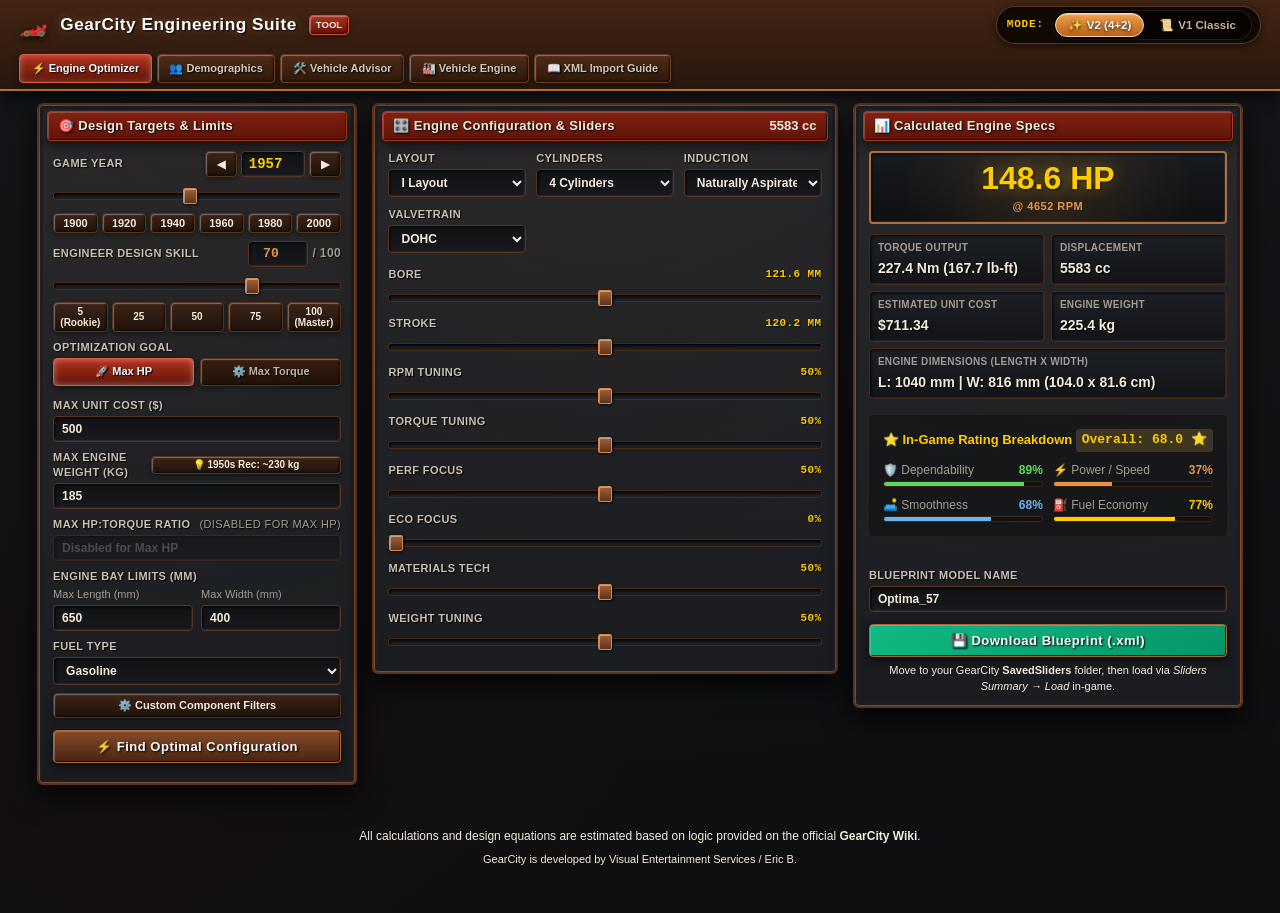
==== commit 62f802f8: "Implement dynamic historical decade engine weight benchmarks across all 30 vehicle classes (1900s-20" ====
--- a/web/index.html
+++ b/web/index.html
@@ -166,8 +166,11 @@
           </div>
 
           <div class="form-group">
-            <label class="form-label">Max Engine Weight (kg)</label>
-            <input type="number" id="input-max-weight" class="input-text" placeholder="e.g. 110" value="110">
+            <label class="form-label" style="display: flex; justify-content: space-between; align-items: center;">
+              <span>Max Engine Weight (kg)</span>
+              <button type="button" id="btn-apply-era-weight" class="btn-secondary" style="margin-top: 0; padding: 1px 6px; font-size: 10px; height: 18px; line-height: 14px;" title="Apply era recommended weight">💡 Era Rec: 185 kg</button>
+            </label>
+            <input type="number" id="input-max-weight" class="input-text" placeholder="e.g. 185" value="185">
           </div>
 
           <div class="form-group" id="form-group-opt-max-ratio">
@@ -756,8 +759,11 @@
               <input type="number" id="input-vopt-max-cost" class="input-text" placeholder="e.g. 400">
             </div>
             <div class="form-group" style="margin-bottom: 0;">
-              <label class="form-label">Max Engine Weight (kg)</label>
-              <input type="number" id="input-vopt-max-weight" class="input-text" placeholder="e.g. 150">
+              <label class="form-label" style="display: flex; justify-content: space-between; align-items: center;">
+                <span>Max Engine Weight (kg)</span>
+                <span id="hint-vopt-max-weight" style="font-size: 10px; color: var(--gc-text-gold); font-weight: normal;"></span>
+              </label>
+              <input type="number" id="input-vopt-max-weight" class="input-text" placeholder="e.g. 220">
             </div>
             <div class="form-group" style="margin-bottom: 0;" id="form-group-vopt-max-ratio">
               <label class="form-label" style="display: flex; justify-content: space-between; align-items: center;">
@@ -962,8 +968,8 @@
   </footer>
 
   <!-- Scripts -->
-  <script src="data.js?v=6.2"></script>
-  <script src="engine.js?v=6.2"></script>
-  <script src="app.js?v=6.2"></script>
+  <script src="data.js?v=6.4"></script>
+  <script src="engine.js?v=6.4"></script>
+  <script src="app.js?v=6.4"></script>
 </body>
 </html>
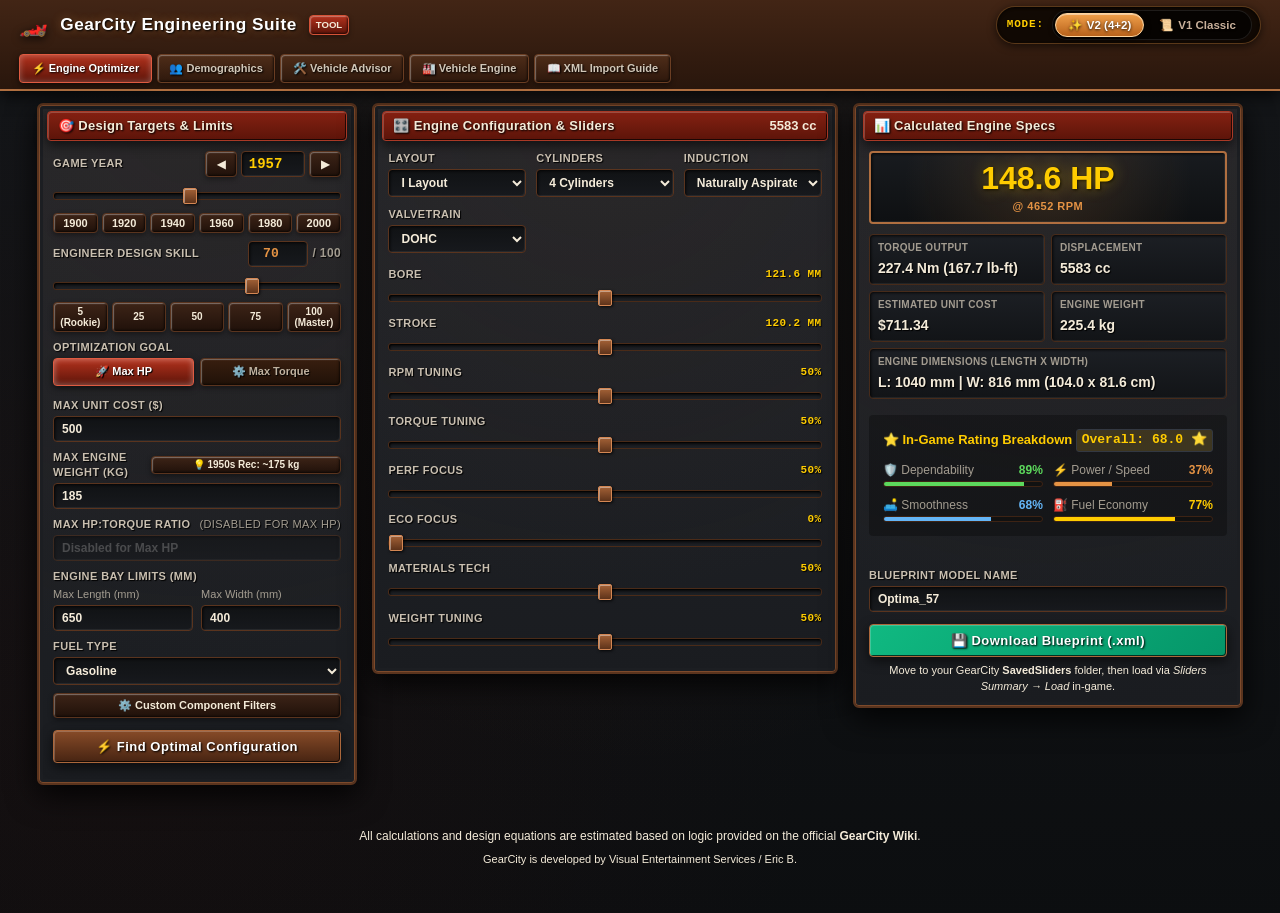
==== commit 0e255044: "Calibrate decade engine benchmarks with exact historical engineering research report and add torque-" ====
--- a/web/index.html
+++ b/web/index.html
@@ -968,8 +968,8 @@
   </footer>
 
   <!-- Scripts -->
-  <script src="data.js?v=6.4"></script>
-  <script src="engine.js?v=6.4"></script>
-  <script src="app.js?v=6.4"></script>
+  <script src="data.js?v=6.5"></script>
+  <script src="engine.js?v=6.5"></script>
+  <script src="app.js?v=6.5"></script>
 </body>
 </html>
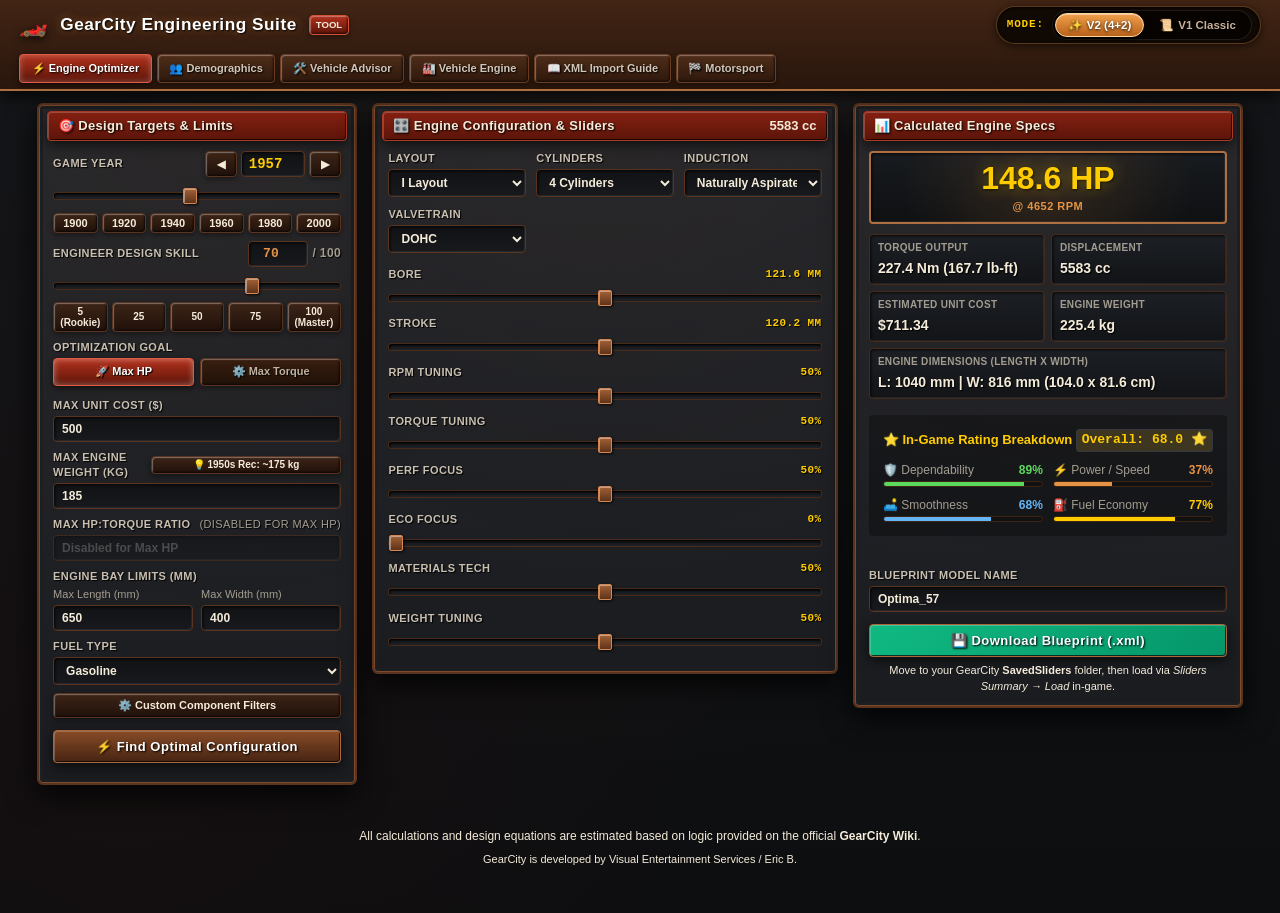
==== commit 9ae60ad4: "feat: Add Tab 6 Motorsport Workshop with strict CC regulation tiers, 4-discipline engine matrix, and" ====
--- a/web/index.html
+++ b/web/index.html
@@ -56,7 +56,7 @@
   </script>
 
   <link rel="preconnect" href="https://fonts.googleapis.com">
-  <link rel="stylesheet" href="style.css?v=5.7">
+  <link rel="stylesheet" href="style.css?v=6.6">
   <style>
     .modal-overlay { display: none !important; }
   </style>
@@ -97,6 +97,7 @@
         <button class="nav-tab" data-tab="tab-chassis">🛠️ Vehicle Advisor</button>
         <button class="nav-tab" data-tab="tab-vehicle-engine">🏭 Vehicle Engine</button>
         <button class="nav-tab" data-tab="tab-guide">📖 XML Import Guide</button>
+        <button class="nav-tab" data-tab="tab-motorsport">🏁 Motorsport</button>
       </nav>
     </div>
   </header>
@@ -915,6 +916,112 @@
       </div>
     </section>
 
+    <!-- ==================== TAB 6: MOTORSPORT WORKSHOP & RACE ENGINES ==================== -->
+    <section id="tab-motorsport" class="tab-content">
+      <div class="motorsport-grid">
+        <!-- Controls Card -->
+        <div class="motorsport-controls-card">
+          <div style="display: flex; justify-content: space-between; align-items: flex-start; flex-wrap: wrap; gap: 16px; margin-bottom: 20px;">
+            <div>
+              <div style="display: flex; align-items: center; gap: 10px;">
+                <h2 style="font-size: 22px; font-weight: 800; font-family: var(--font-game-ui); color: #fff; margin: 0;">
+                  🏁 Motorsport Workshop & Competition Stable
+                </h2>
+                <span class="badge" style="background: rgba(255, 69, 0, 0.2); border: 1px solid #ff5722; color: #ff8a65; font-weight: 800; padding: 3px 8px; border-radius: 4px; font-size: 11px;">NO COST LIMIT</span>
+              </div>
+              <p style="color: var(--text-secondary); font-size: 13.5px; margin-top: 6px; margin-bottom: 0;">
+                Engineer race-winning powertrains strictly clamped within displacement class regulations (4,000 / 5,000 / 6,000 / 10,000 cc). Generates 4 specialized engine variants side-by-side and assembles a universal competition race car.
+              </p>
+            </div>
+            <button type="button" id="btn-run-motorsport" class="btn-motorsport-run">
+              <span>⚡</span> Engineer Motorsport Stable
+            </button>
+          </div>
+
+          <div style="display: grid; grid-template-columns: repeat(auto-fit, minmax(240px, 1fr)); gap: 20px; background: rgba(0, 0, 0, 0.35); padding: 18px; border-radius: 10px; border: 1px solid rgba(255, 255, 255, 0.08);">
+            
+            <!-- Game Year -->
+            <div class="control-group">
+              <div style="display: flex; justify-content: space-between; align-items: center;">
+                <label for="input-ms-year" class="control-label">📅 Competition Year</label>
+                <span id="ms-year-display" style="font-size: 16px; font-weight: 800; color: #ffb74d;">1960</span>
+              </div>
+              <input type="range" id="input-ms-year" min="1900" max="2020" value="1960" step="1" class="slider-control" style="width: 100%;">
+              <div style="display: flex; gap: 6px; margin-top: 6px; flex-wrap: wrap;">
+                <button type="button" class="btn-secondary btn-ms-quick-year" data-year="1904" style="padding: 3px 8px; font-size: 11px;">1904</button>
+                <button type="button" class="btn-secondary btn-ms-quick-year" data-year="1925" style="padding: 3px 8px; font-size: 11px;">1925</button>
+                <button type="button" class="btn-secondary btn-ms-quick-year" data-year="1960" style="padding: 3px 8px; font-size: 11px;">1960</button>
+                <button type="button" class="btn-secondary btn-ms-quick-year" data-year="1985" style="padding: 3px 8px; font-size: 11px;">1985</button>
+                <button type="button" class="btn-secondary btn-ms-quick-year" data-year="2010" style="padding: 3px 8px; font-size: 11px;">2010</button>
+              </div>
+            </div>
+
+            <!-- Displacement Regulations (CC Tier) -->
+            <div class="control-group">
+              <div style="display: flex; justify-content: space-between; align-items: center;">
+                <label for="input-ms-cc" class="control-label">🏆 Displacement Class (Cap)</label>
+                <span id="ms-cc-display" style="font-size: 16px; font-weight: 800; color: #81c784;">≤ 5,000 cc</span>
+              </div>
+              <input type="range" id="input-ms-cc" min="1000" max="16000" value="5000" step="1000" class="slider-control" style="width: 100%;">
+              <div class="motorsport-tiers-group">
+                <button type="button" class="btn-cc-tier" data-cc="4000">4,000 cc</button>
+                <button type="button" class="btn-cc-tier active" data-cc="5000">5,000 cc</button>
+                <button type="button" class="btn-cc-tier" data-cc="6000">6,000 cc</button>
+                <button type="button" class="btn-cc-tier" data-cc="10000">10,000 cc</button>
+              </div>
+            </div>
+
+            <!-- Race Car Base Chassis -->
+            <div class="control-group">
+              <label for="select-ms-platform" class="control-label">🏎️ Competition Platform Base</label>
+              <select id="select-ms-platform" class="select-control" style="width: 100%;">
+                <option value="Sports" selected>Sports (Eligible 1900–2020: Grand Prix / GT / Touring)</option>
+                <option value="Supercar">Supercar (Prototypes & Elite Endurance: 1960+)</option>
+              </select>
+              <div id="ms-platform-hint" style="margin-top: 6px; font-size: 11px; color: var(--text-muted);">
+                💡 Era-adaptive chassis tuning: lightweight high-downforce platform paired with the General race engine.
+              </div>
+            </div>
+
+            <!-- Race Fuel Preference -->
+            <div class="control-group">
+              <label for="select-ms-fuel" class="control-label">⛽ Racing Fuel Formulation</label>
+              <select id="select-ms-fuel" class="select-control" style="width: 100%;">
+                <option value="Any" selected>Highest Octane Available (Era Optimum)</option>
+                <option value="Gasoline">Standard High-Grade Gasoline</option>
+              </select>
+              <div style="margin-top: 6px; font-size: 11px; color: var(--text-muted);">
+                Unlimited testing & exotic metallurgy applied automatically.
+              </div>
+            </div>
+
+          </div>
+        </div>
+
+        <!-- Section 1: 4-Variant Competition Engines Side-by-Side -->
+        <div>
+          <div style="display: flex; justify-content: space-between; align-items: center; margin-bottom: 14px;">
+            <h3 style="font-size: 18px; font-weight: 800; color: #fff; margin: 0; display: flex; align-items: center; gap: 8px;">
+              <span>🏁</span> 4-Discipline Competition Engine Stable
+            </h3>
+            <span id="ms-stable-badge" class="badge" style="background: rgba(240, 160, 75, 0.2); border: 1px solid #f0a04b; color: #ffb74d; font-weight: 700; font-size: 11.5px;">
+              Displacement Class: ≤ 5,000 cc @ 1960
+            </span>
+          </div>
+
+          <div id="ms-engine-cards-container" class="motorsport-variants-grid">
+            <!-- 4 Engine Cards rendered dynamically by app.js -->
+          </div>
+        </div>
+
+        <!-- Section 2: Universal Race Car Championship Assembly -->
+        <div id="ms-car-assembly-container">
+          <!-- Rendered dynamically by app.js -->
+        </div>
+
+      </div>
+    </section>
+
   </main>
 
   <!-- Component Filter Modal -->
@@ -968,8 +1075,8 @@
   </footer>
 
   <!-- Scripts -->
-  <script src="data.js?v=6.5"></script>
-  <script src="engine.js?v=6.5"></script>
-  <script src="app.js?v=6.5"></script>
+  <script src="data.js?v=6.6"></script>
+  <script src="engine.js?v=6.6"></script>
+  <script src="app.js?v=6.6"></script>
 </body>
 </html>
--- a/web/style.css
+++ b/web/style.css
@@ -1009,4 +1009,176 @@
   font-weight: 700;
 }
 
-
+/* ==========================================================================
+   TAB 6: MOTORSPORT WORKSHOP & RACE ENGINES
+   ========================================================================== */
+.motorsport-grid {
+  display: grid;
+  grid-template-columns: 1fr;
+  gap: 24px;
+}
+
+.motorsport-controls-card {
+  background: linear-gradient(135deg, rgba(26, 21, 16, 0.95) 0%, rgba(18, 14, 11, 0.95) 100%);
+  border: 1px solid rgba(240, 160, 75, 0.35);
+  border-radius: 12px;
+  padding: 22px;
+  box-shadow: 0 8px 32px rgba(0, 0, 0, 0.6), inset 0 1px 0 rgba(255, 255, 255, 0.1);
+  position: relative;
+  overflow: hidden;
+}
+
+.motorsport-controls-card::before {
+  content: "";
+  position: absolute;
+  top: 0;
+  left: 0;
+  right: 0;
+  height: 3px;
+  background: linear-gradient(90deg, #ff4500, #f0a04b, #ffcc00, #ff4500);
+  background-size: 200% auto;
+  animation: raceStrip 4s linear infinite;
+}
+
+@keyframes raceStrip {
+  0% { background-position: 0% 50%; }
+  100% { background-position: 200% 50%; }
+}
+
+.motorsport-tiers-group {
+  display: flex;
+  flex-wrap: wrap;
+  gap: 8px;
+  margin-top: 6px;
+}
+
+.btn-cc-tier {
+  background: rgba(0, 0, 0, 0.5);
+  color: #e6c8a8;
+  border: 1px solid rgba(240, 160, 75, 0.3);
+  border-radius: 8px;
+  padding: 8px 16px;
+  font-family: var(--font-game-ui);
+  font-size: 13px;
+  font-weight: 700;
+  cursor: pointer;
+  transition: all 0.2s ease;
+}
+
+.btn-cc-tier:hover {
+  background: rgba(240, 160, 75, 0.2);
+  color: #fff;
+  border-color: #f0a04b;
+  transform: translateY(-1px);
+}
+
+.btn-cc-tier.active {
+  background: linear-gradient(180deg, #e65100 0%, #b71c1c 100%);
+  color: #ffffff;
+  border-color: #ff8a65;
+  box-shadow: 0 4px 14px rgba(230, 81, 0, 0.4), inset 0 1px 0 rgba(255, 255, 255, 0.4);
+}
+
+.btn-motorsport-run {
+  background: linear-gradient(180deg, #ff6b35 0%, #d84315 100%);
+  color: #ffffff;
+  border: 1px solid #ffab91;
+  border-radius: 8px;
+  font-family: var(--font-game-ui);
+  font-size: 15px;
+  font-weight: 800;
+  padding: 14px 28px;
+  cursor: pointer;
+  box-shadow: 0 4px 16px rgba(216, 67, 21, 0.45), inset 0 1px 0 rgba(255, 255, 255, 0.4);
+  transition: all 0.2s cubic-bezier(0.4, 0, 0.2, 1);
+  display: inline-flex;
+  align-items: center;
+  justify-content: center;
+  gap: 10px;
+}
+
+.btn-motorsport-run:hover {
+  transform: translateY(-2px);
+  box-shadow: 0 6px 20px rgba(216, 67, 21, 0.65), inset 0 1px 0 rgba(255, 255, 255, 0.6);
+  filter: brightness(1.1);
+}
+
+.motorsport-variants-grid {
+  display: grid;
+  grid-template-columns: repeat(auto-fit, minmax(280px, 1fr));
+  gap: 18px;
+}
+
+.motorsport-engine-card {
+  background: rgba(22, 18, 14, 0.95);
+  border: 1px solid rgba(255, 255, 255, 0.12);
+  border-radius: 10px;
+  padding: 18px;
+  position: relative;
+  display: flex;
+  flex-direction: column;
+  justify-content: space-between;
+  box-shadow: 0 4px 20px rgba(0, 0, 0, 0.4);
+  transition: transform 0.2s ease, border-color 0.2s ease;
+}
+
+.motorsport-engine-card:hover {
+  transform: translateY(-3px);
+  border-color: rgba(240, 160, 75, 0.5);
+}
+
+.motorsport-engine-card.card-general {
+  border: 1.5px solid #f0a04b;
+  background: linear-gradient(145deg, rgba(35, 26, 17, 0.95) 0%, rgba(20, 15, 11, 0.95) 100%);
+  box-shadow: 0 6px 24px rgba(240, 160, 75, 0.2);
+}
+
+.motorsport-engine-card.card-gp {
+  border-top: 3px solid #ff5252;
+}
+
+.motorsport-engine-card.card-endurance {
+  border-top: 3px solid #4caf50;
+}
+
+.motorsport-engine-card.card-touring {
+  border-top: 3px solid #42a5f5;
+}
+
+.motorsport-engine-card.card-general {
+  border-top: 3px solid #ffa726;
+}
+
+.motorsport-car-card {
+  background: linear-gradient(135deg, rgba(28, 20, 14, 0.98) 0%, rgba(16, 12, 9, 0.98) 100%);
+  border: 2px solid #f0a04b;
+  border-radius: 12px;
+  padding: 24px;
+  box-shadow: 0 10px 36px rgba(0, 0, 0, 0.7), 0 0 20px rgba(240, 160, 75, 0.15);
+}
+
+.race-metric-tile {
+  background: rgba(0, 0, 0, 0.4);
+  border: 1px solid rgba(255, 255, 255, 0.08);
+  border-radius: 8px;
+  padding: 12px;
+  text-align: center;
+}
+
+.race-metric-val {
+  font-size: 20px;
+  font-weight: 800;
+  font-family: var(--font-game-ui);
+  color: #ffb74d;
+}
+
+.race-metric-lbl {
+  font-size: 11px;
+  color: #a89482;
+  text-transform: uppercase;
+  letter-spacing: 0.5px;
+  margin-top: 4px;
+}
+
+
+
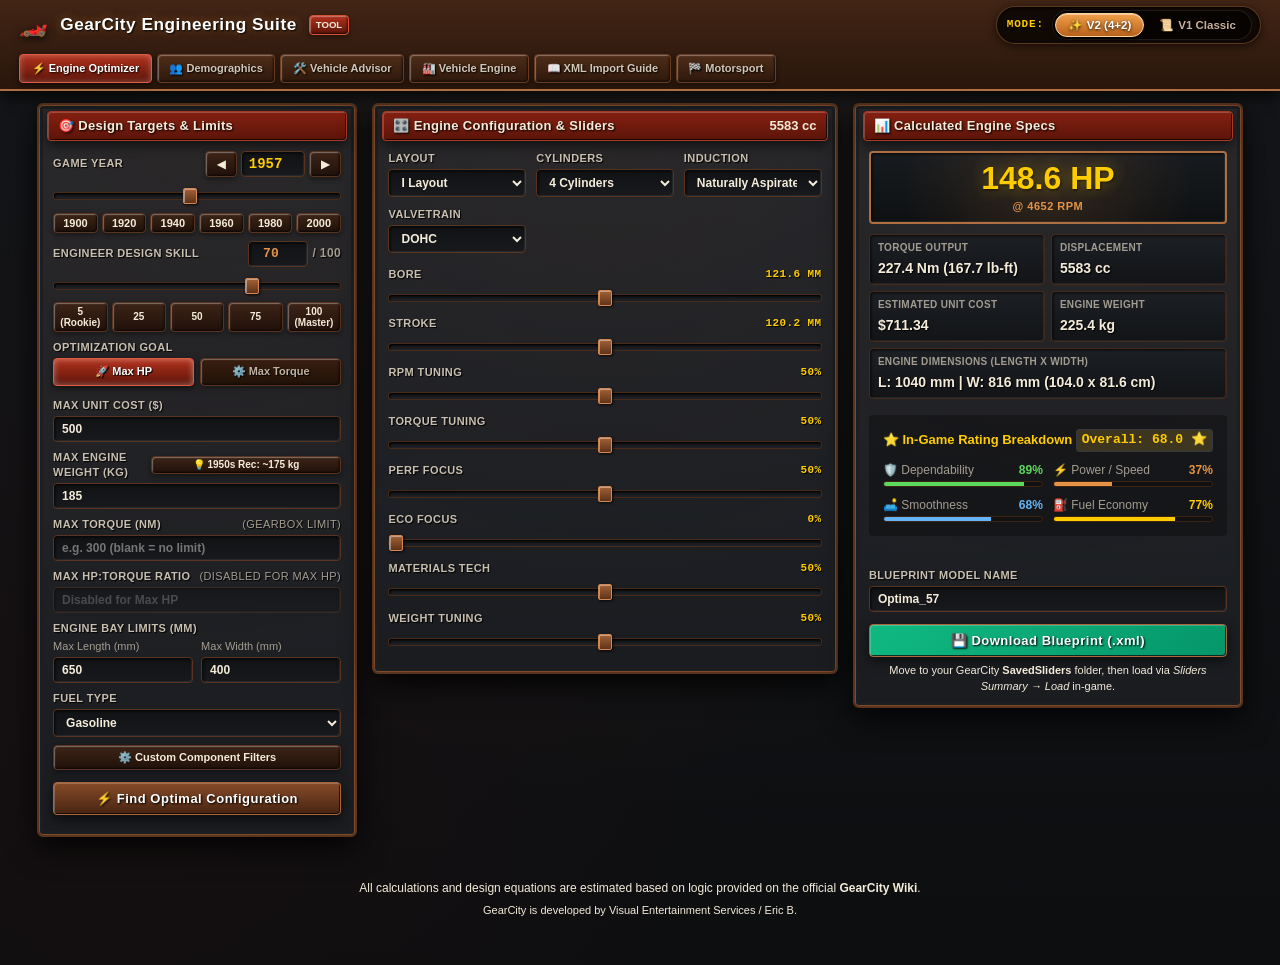
==== commit ae6549f2: "feat: add max torque constraint and lightest engine optimizer to protect gearboxes" ====
--- a/web/index.html
+++ b/web/index.html
@@ -56,7 +56,7 @@
   </script>
 
   <link rel="preconnect" href="https://fonts.googleapis.com">
-  <link rel="stylesheet" href="style.css?v=6.6">
+  <link rel="stylesheet" href="style.css?v=6.7">
   <style>
     .modal-overlay { display: none !important; }
   </style>
@@ -172,6 +172,14 @@
               <button type="button" id="btn-apply-era-weight" class="btn-secondary" style="margin-top: 0; padding: 1px 6px; font-size: 10px; height: 18px; line-height: 14px;" title="Apply era recommended weight">💡 Era Rec: 185 kg</button>
             </label>
             <input type="number" id="input-max-weight" class="input-text" placeholder="e.g. 185" value="185">
+          </div>
+
+          <div class="form-group" id="form-group-opt-max-torque">
+            <label class="form-label" style="display: flex; justify-content: space-between; align-items: center;">
+              <span>Max Torque (Nm)</span>
+              <span id="hint-opt-max-torque" style="font-size: 11px; color: var(--gc-text-muted); font-weight: normal;">(Gearbox limit)</span>
+            </label>
+            <input type="number" id="input-max-torque" class="input-text" placeholder="e.g. 300 (blank = no limit)">
           </div>
 
           <div class="form-group" id="form-group-opt-max-ratio">
@@ -766,6 +774,13 @@
               </label>
               <input type="number" id="input-vopt-max-weight" class="input-text" placeholder="e.g. 220">
             </div>
+            <div class="form-group" style="margin-bottom: 0;" id="form-group-vopt-max-torque">
+              <label class="form-label" style="display: flex; justify-content: space-between; align-items: center;">
+                <span>Max Torque (Nm)</span>
+                <span id="hint-vopt-max-torque" style="font-size: 10px; color: var(--gc-text-gold); font-weight: normal; cursor: pointer;" title="Click to apply recommended gearbox torque limit"></span>
+              </label>
+              <input type="number" id="input-vopt-max-torque" class="input-text" placeholder="e.g. 300 (blank = no limit)">
+            </div>
             <div class="form-group" style="margin-bottom: 0;" id="form-group-vopt-max-ratio">
               <label class="form-label" style="display: flex; justify-content: space-between; align-items: center;">
                 <span>Max T:HP Ratio</span>
@@ -941,18 +956,24 @@
           <div style="display: grid; grid-template-columns: repeat(auto-fit, minmax(240px, 1fr)); gap: 20px; background: rgba(0, 0, 0, 0.35); padding: 18px; border-radius: 10px; border: 1px solid rgba(255, 255, 255, 0.08);">
             
             <!-- Game Year -->
+            <!-- Competition Year (Same set of years as Tab 1) -->
             <div class="control-group">
-              <div style="display: flex; justify-content: space-between; align-items: center;">
-                <label for="input-ms-year" class="control-label">📅 Competition Year</label>
-                <span id="ms-year-display" style="font-size: 16px; font-weight: 800; color: #ffb74d;">1960</span>
+              <div style="display: flex; justify-content: space-between; align-items: center; margin-bottom: 6px;">
+                <label for="input-ms-year" class="control-label" style="margin-bottom: 0;">📅 Competition Year</label>
+                <div style="display: flex; align-items: center; gap: 4px;">
+                  <button type="button" id="btn-ms-year-prev" class="btn-secondary" style="margin-top: 0; padding: 2px 8px; font-size: 11px; height: 26px; min-width: 24px;">◀</button>
+                  <input type="number" id="input-ms-year-num" class="input-text" min="1900" max="2020" value="1960" style="width: 76px; padding: 2px 6px; font-size: 14px; font-weight: 800; text-align: center; height: 26px; color: var(--gc-text-gold); font-family: var(--font-game-mono);">
+                  <button type="button" id="btn-ms-year-next" class="btn-secondary" style="margin-top: 0; padding: 2px 8px; font-size: 11px; height: 26px; min-width: 24px;">▶</button>
+                </div>
               </div>
               <input type="range" id="input-ms-year" min="1900" max="2020" value="1960" step="1" class="slider-control" style="width: 100%;">
-              <div style="display: flex; gap: 6px; margin-top: 6px; flex-wrap: wrap;">
-                <button type="button" class="btn-secondary btn-ms-quick-year" data-year="1904" style="padding: 3px 8px; font-size: 11px;">1904</button>
-                <button type="button" class="btn-secondary btn-ms-quick-year" data-year="1925" style="padding: 3px 8px; font-size: 11px;">1925</button>
-                <button type="button" class="btn-secondary btn-ms-quick-year" data-year="1960" style="padding: 3px 8px; font-size: 11px;">1960</button>
-                <button type="button" class="btn-secondary btn-ms-quick-year" data-year="1985" style="padding: 3px 8px; font-size: 11px;">1985</button>
-                <button type="button" class="btn-secondary btn-ms-quick-year" data-year="2010" style="padding: 3px 8px; font-size: 11px;">2010</button>
+              <div style="display: flex; justify-content: space-between; gap: 4px; margin-top: 6px;">
+                <button type="button" class="btn-ms-year-preset btn-secondary" data-year="1900" style="margin-top: 0; padding: 3px 6px; font-size: 11px; flex: 1;">1900</button>
+                <button type="button" class="btn-ms-year-preset btn-secondary" data-year="1920" style="margin-top: 0; padding: 3px 6px; font-size: 11px; flex: 1;">1920</button>
+                <button type="button" class="btn-ms-year-preset btn-secondary" data-year="1940" style="margin-top: 0; padding: 3px 6px; font-size: 11px; flex: 1;">1940</button>
+                <button type="button" class="btn-ms-year-preset btn-secondary" data-year="1960" style="margin-top: 0; padding: 3px 6px; font-size: 11px; flex: 1;">1960</button>
+                <button type="button" class="btn-ms-year-preset btn-secondary" data-year="1980" style="margin-top: 0; padding: 3px 6px; font-size: 11px; flex: 1;">1980</button>
+                <button type="button" class="btn-ms-year-preset btn-secondary" data-year="2000" style="margin-top: 0; padding: 3px 6px; font-size: 11px; flex: 1;">2000</button>
               </div>
             </div>
 
@@ -1075,8 +1096,8 @@
   </footer>
 
   <!-- Scripts -->
-  <script src="data.js?v=6.6"></script>
-  <script src="engine.js?v=6.6"></script>
-  <script src="app.js?v=6.6"></script>
+  <script src="data.js?v=6.7"></script>
+  <script src="engine.js?v=6.7"></script>
+  <script src="app.js?v=6.7"></script>
 </body>
 </html>
--- a/web/style.css
+++ b/web/style.css
@@ -1047,22 +1047,27 @@
 
 .motorsport-tiers-group {
   display: flex;
-  flex-wrap: wrap;
-  gap: 8px;
-  margin-top: 6px;
+  gap: 6px;
+  margin-top: 8px;
+  width: 100%;
 }
 
 .btn-cc-tier {
+  flex: 1 1 0;
+  min-width: 0;
   background: rgba(0, 0, 0, 0.5);
   color: #e6c8a8;
   border: 1px solid rgba(240, 160, 75, 0.3);
-  border-radius: 8px;
-  padding: 8px 16px;
+  border-radius: 6px;
+  padding: 6px 4px;
   font-family: var(--font-game-ui);
-  font-size: 13px;
+  font-size: 12px;
   font-weight: 700;
   cursor: pointer;
-  transition: all 0.2s ease;
+  transition: all 0.15s ease;
+  text-align: center;
+  box-shadow: none;
+  white-space: nowrap;
 }
 
 .btn-cc-tier:hover {
@@ -1073,10 +1078,11 @@
 }
 
 .btn-cc-tier.active {
-  background: linear-gradient(180deg, #e65100 0%, #b71c1c 100%);
-  color: #ffffff;
-  border-color: #ff8a65;
-  box-shadow: 0 4px 14px rgba(230, 81, 0, 0.4), inset 0 1px 0 rgba(255, 255, 255, 0.4);
+  background: linear-gradient(180deg, #e65100 0%, #b71c1c 100%) !important;
+  color: #ffffff !important;
+  border-color: #ff8a65 !important;
+  font-weight: 800;
+  box-shadow: 0 2px 8px rgba(230, 81, 0, 0.4), inset 0 1px 0 rgba(255, 255, 255, 0.4) !important;
 }
 
 .btn-motorsport-run {
